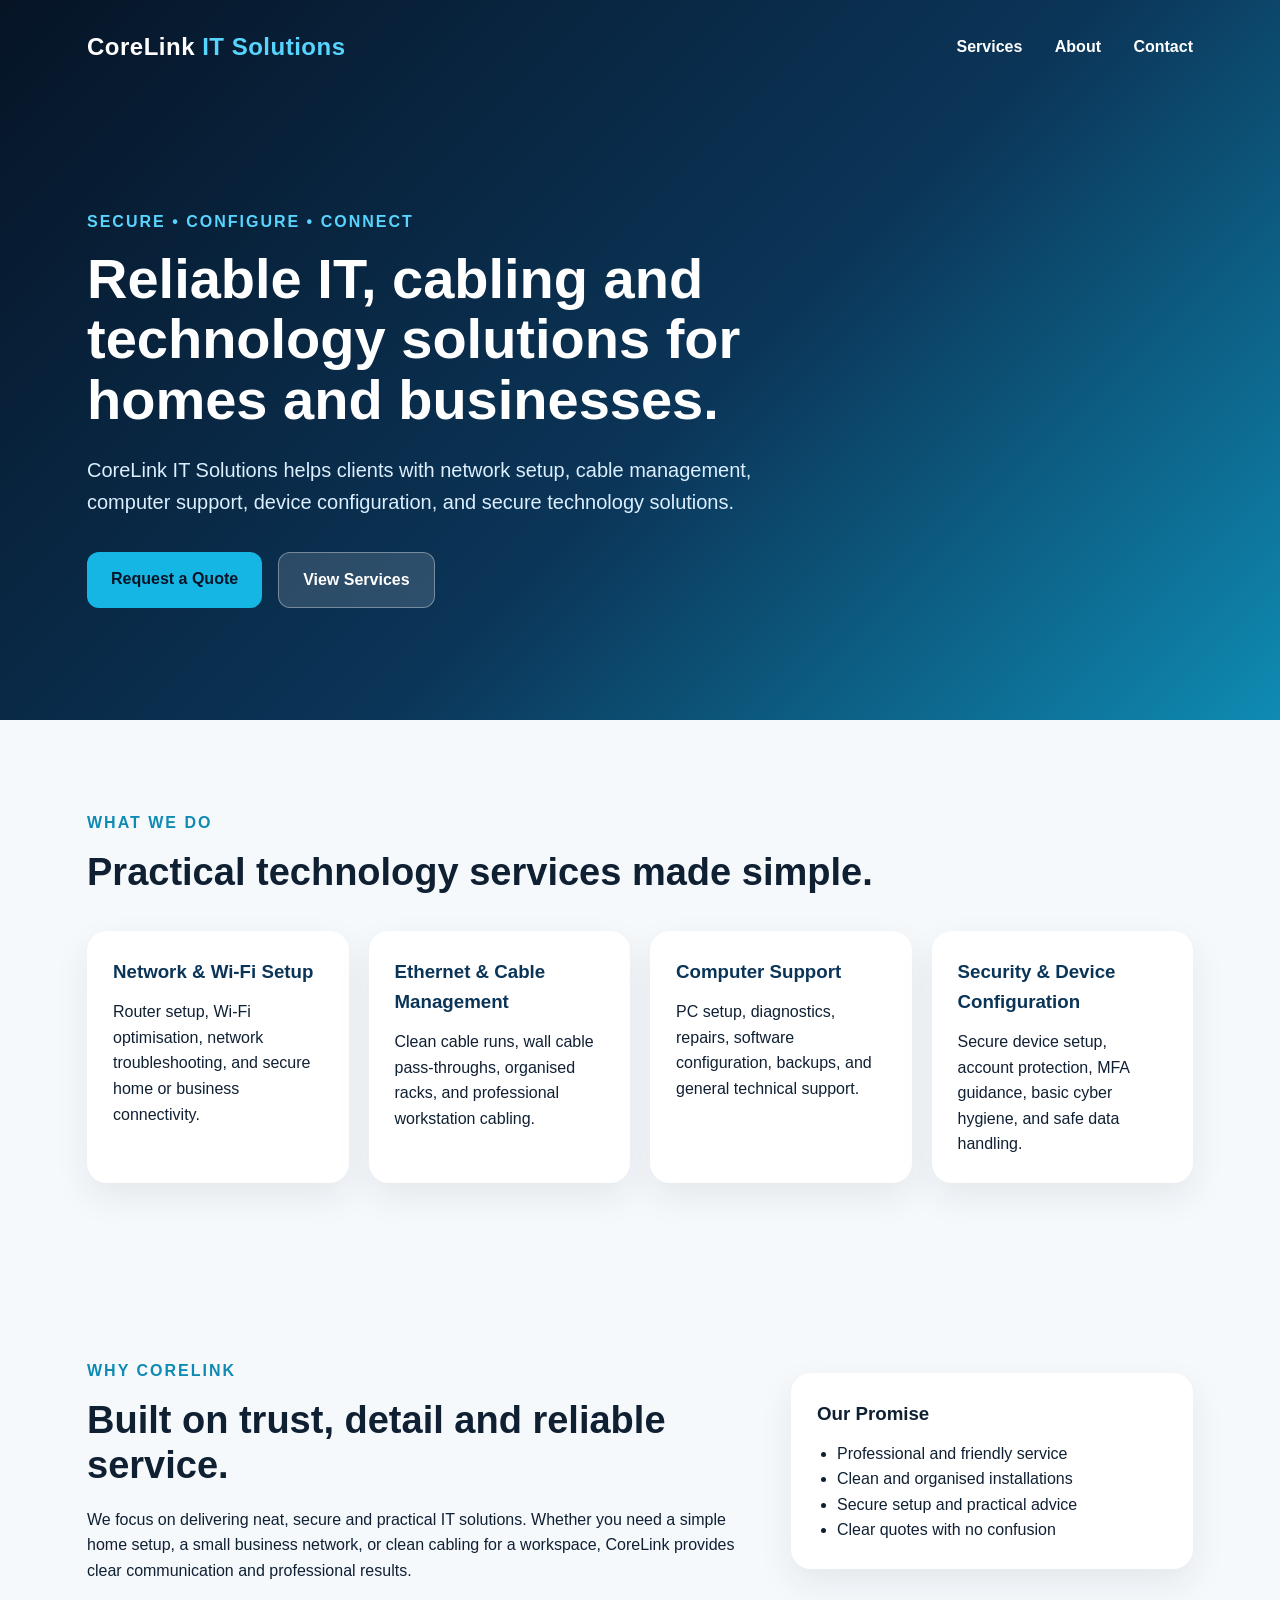
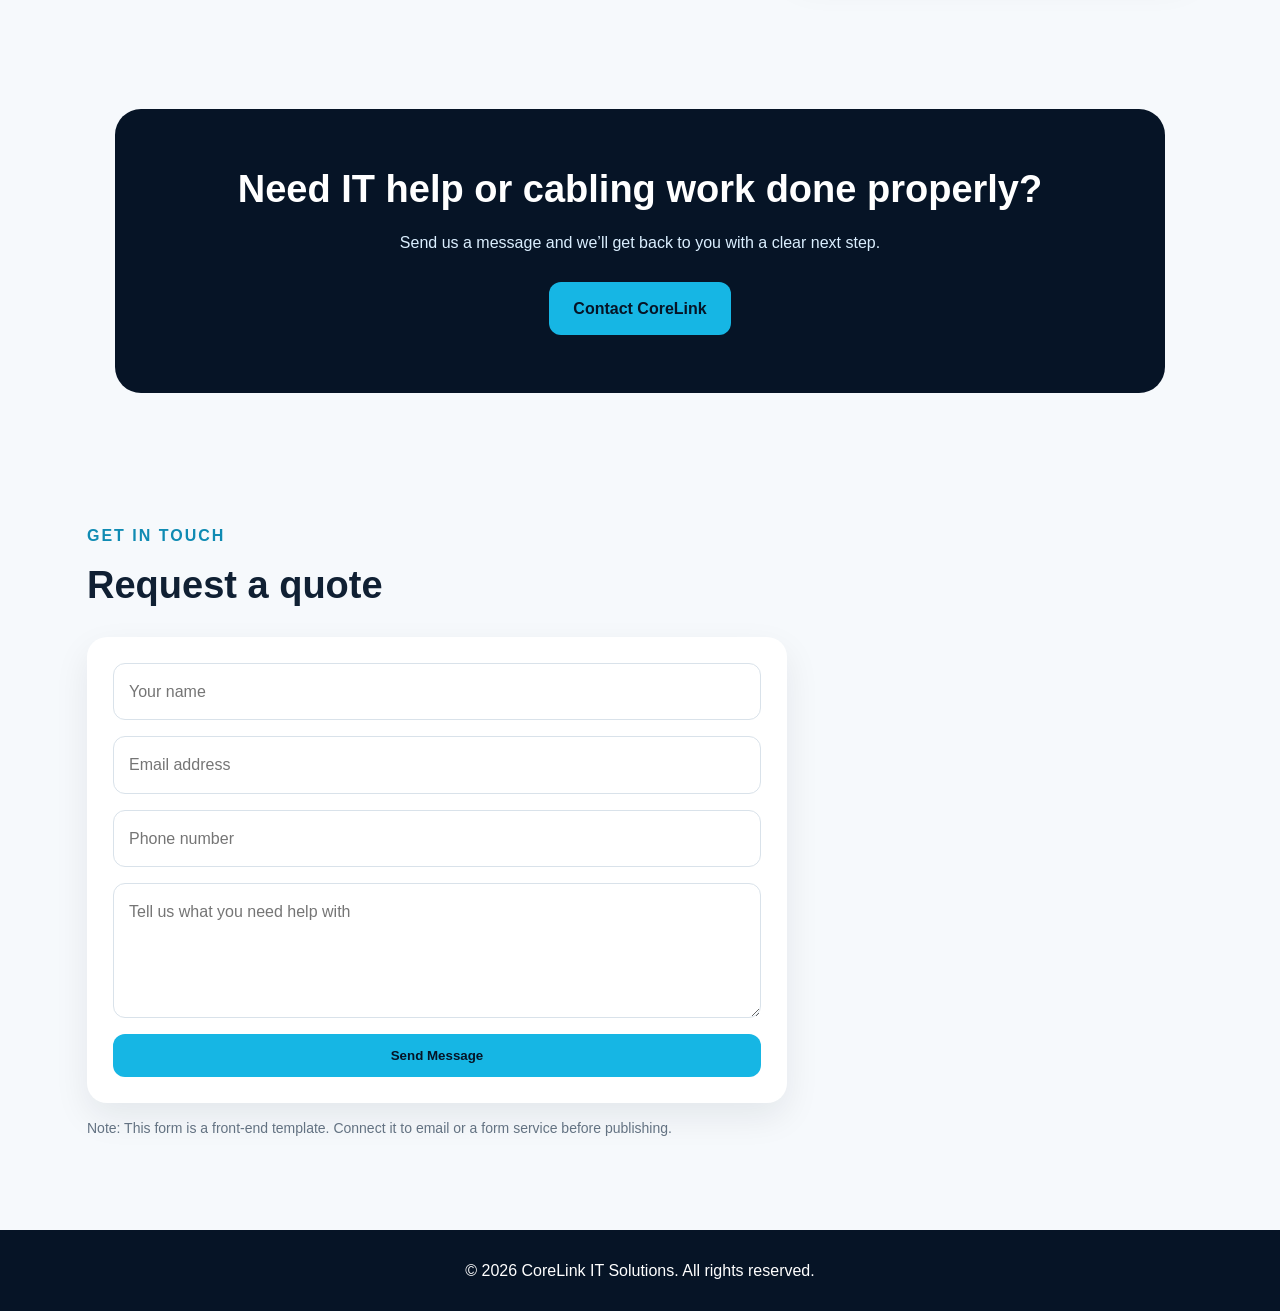
==== index.html @ b414f6ae "Add files via upload" ====
<!DOCTYPE html>
<html lang="en">
<head>
  <meta charset="UTF-8" />
  <meta name="viewport" content="width=device-width, initial-scale=1.0" />
  <title>CoreLink IT Solutions</title>
  <link rel="stylesheet" href="style.css" />
</head>
<body>
  <header class="header">
    <nav class="nav">
      <div class="logo">CoreLink<span> IT Solutions</span></div>
      <div class="nav-links">
        <a href="#services">Services</a>
        <a href="#about">About</a>
        <a href="#contact">Contact</a>
      </div>
    </nav>

    <section class="hero">
      <div class="hero-content">
        <p class="tagline">Secure • Configure • Connect</p>
        <h1>Reliable IT, cabling and technology solutions for homes and businesses.</h1>
        <p class="hero-text">
          CoreLink IT Solutions helps clients with network setup, cable management,
          computer support, device configuration, and secure technology solutions.
        </p>
        <div class="buttons">
          <a class="btn primary" href="#contact">Request a Quote</a>
          <a class="btn secondary" href="#services">View Services</a>
        </div>
      </div>
    </section>
  </header>

  <main>
    <section id="services" class="section">
      <p class="section-label">What We Do</p>
      <h2>Practical technology services made simple.</h2>
      <div class="cards">
        <div class="card">
          <h3>Network & Wi‑Fi Setup</h3>
          <p>Router setup, Wi‑Fi optimisation, network troubleshooting, and secure home or business connectivity.</p>
        </div>
        <div class="card">
          <h3>Ethernet & Cable Management</h3>
          <p>Clean cable runs, wall cable pass-throughs, organised racks, and professional workstation cabling.</p>
        </div>
        <div class="card">
          <h3>Computer Support</h3>
          <p>PC setup, diagnostics, repairs, software configuration, backups, and general technical support.</p>
        </div>
        <div class="card">
          <h3>Security & Device Configuration</h3>
          <p>Secure device setup, account protection, MFA guidance, basic cyber hygiene, and safe data handling.</p>
        </div>
      </div>
    </section>

    <section id="about" class="about">
      <div>
        <p class="section-label">Why CoreLink</p>
        <h2>Built on trust, detail and reliable service.</h2>
        <p>
          We focus on delivering neat, secure and practical IT solutions. Whether you need a simple home setup,
          a small business network, or clean cabling for a workspace, CoreLink provides clear communication and
          professional results.
        </p>
      </div>
      <div class="about-box">
        <h3>Our Promise</h3>
        <ul>
          <li>Professional and friendly service</li>
          <li>Clean and organised installations</li>
          <li>Secure setup and practical advice</li>
          <li>Clear quotes with no confusion</li>
        </ul>
      </div>
    </section>

    <section class="cta">
      <h2>Need IT help or cabling work done properly?</h2>
      <p>Send us a message and we’ll get back to you with a clear next step.</p>
      <a class="btn primary" href="#contact">Contact CoreLink</a>
    </section>

    <section id="contact" class="section contact">
      <p class="section-label">Get In Touch</p>
      <h2>Request a quote</h2>
      <form>
        <input type="text" placeholder="Your name" />
        <input type="email" placeholder="Email address" />
        <input type="tel" placeholder="Phone number" />
        <textarea placeholder="Tell us what you need help with"></textarea>
        <button type="submit">Send Message</button>
      </form>
      <p class="note">Note: This form is a front-end template. Connect it to email or a form service before publishing.</p>
    </section>
  </main>

  <footer>
    <p>© 2026 CoreLink IT Solutions. All rights reserved.</p>
  </footer>
</body>
</html>
---- style.css ----
* {
  box-sizing: border-box;
  margin: 0;
  padding: 0;
}

body {
  font-family: Arial, Helvetica, sans-serif;
  color: #102033;
  background: #f6f9fc;
  line-height: 1.6;
}

.header {
  background: linear-gradient(135deg, #061426 0%, #0b3558 55%, #0f8bb3 100%);
  color: white;
  min-height: 720px;
}

.nav {
  max-width: 1150px;
  margin: auto;
  padding: 28px 22px;
  display: flex;
  justify-content: space-between;
  align-items: center;
}

.logo {
  font-size: 24px;
  font-weight: 800;
  letter-spacing: 0.5px;
}

.logo span {
  color: #58d5ff;
  font-weight: 600;
}

.nav-links a {
  color: white;
  text-decoration: none;
  margin-left: 28px;
  font-weight: 600;
}

.hero {
  max-width: 1150px;
  margin: auto;
  padding: 115px 22px 80px;
}

.hero-content {
  max-width: 760px;
}

.tagline,
.section-label {
  color: #0f8bb3;
  font-weight: 800;
  text-transform: uppercase;
  letter-spacing: 2px;
  margin-bottom: 14px;
}

.header .tagline {
  color: #58d5ff;
}

h1 {
  font-size: 56px;
  line-height: 1.08;
  margin-bottom: 24px;
}

.hero-text {
  font-size: 20px;
  color: #dbefff;
  max-width: 680px;
  margin-bottom: 34px;
}

.buttons {
  display: flex;
  gap: 16px;
  flex-wrap: wrap;
}

.btn,
button {
  display: inline-block;
  padding: 14px 24px;
  border-radius: 12px;
  text-decoration: none;
  border: none;
  font-weight: 800;
  cursor: pointer;
}

.primary,
button {
  background: #16b6e4;
  color: #061426;
}

.secondary {
  background: rgba(255, 255, 255, 0.14);
  color: white;
  border: 1px solid rgba(255, 255, 255, 0.35);
}

.section {
  max-width: 1150px;
  margin: auto;
  padding: 90px 22px;
}

.section h2,
.about h2,
.cta h2 {
  font-size: 38px;
  line-height: 1.2;
  margin-bottom: 18px;
}

.cards {
  display: grid;
  grid-template-columns: repeat(4, 1fr);
  gap: 20px;
  margin-top: 36px;
}

.card,
.about-box,
form {
  background: white;
  border-radius: 20px;
  padding: 26px;
  box-shadow: 0 14px 35px rgba(7, 26, 44, 0.08);
}

.card h3 {
  margin-bottom: 12px;
  color: #0b3558;
}

.about {
  max-width: 1150px;
  margin: auto;
  padding: 85px 22px;
  display: grid;
  grid-template-columns: 1.25fr 0.75fr;
  gap: 34px;
  align-items: center;
}

.about-box ul {
  padding-left: 20px;
  margin-top: 12px;
}

.cta {
  margin: 40px auto;
  max-width: 1050px;
  background: #061426;
  color: white;
  border-radius: 26px;
  padding: 58px 28px;
  text-align: center;
}

.cta p {
  margin-bottom: 26px;
  color: #dbefff;
}

.contact form {
  display: grid;
  gap: 16px;
  max-width: 700px;
  margin-top: 28px;
}

input,
textarea {
  width: 100%;
  padding: 15px;
  border: 1px solid #d9e2ea;
  border-radius: 12px;
  font: inherit;
}

textarea {
  min-height: 135px;
}

.note {
  margin-top: 14px;
  color: #637282;
  font-size: 14px;
}

footer {
  text-align: center;
  padding: 28px;
  background: #061426;
  color: white;
}

@media (max-width: 900px) {
  h1 {
    font-size: 42px;
  }

  .cards,
  .about {
    grid-template-columns: 1fr;
  }

  .nav {
    align-items: flex-start;
    gap: 18px;
    flex-direction: column;
  }

  .nav-links a {
    margin-left: 0;
    margin-right: 18px;
  }
}

@media (max-width: 560px) {
  .header {
    min-height: auto;
  }

  .hero {
    padding-top: 70px;
  }

  h1 {
    font-size: 34px;
  }

  .section h2,
  .about h2,
  .cta h2 {
    font-size: 30px;
  }
}
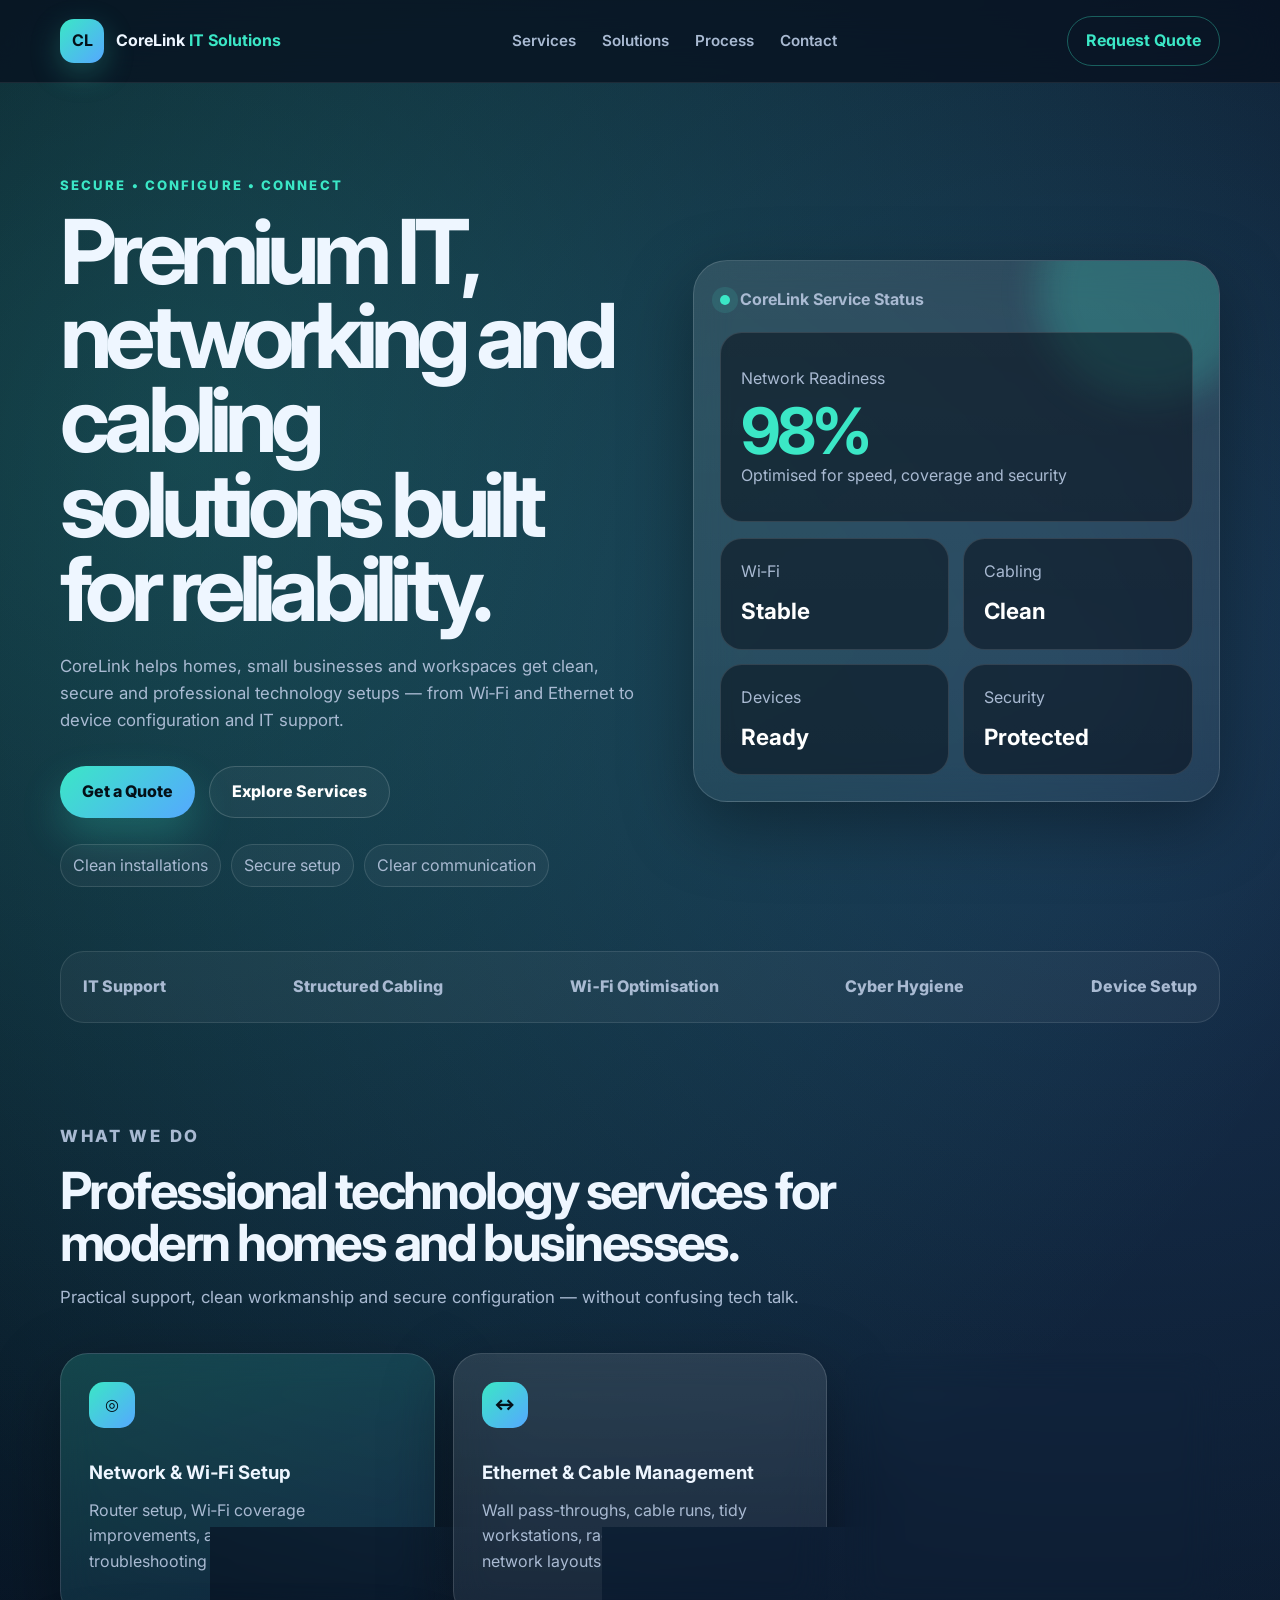
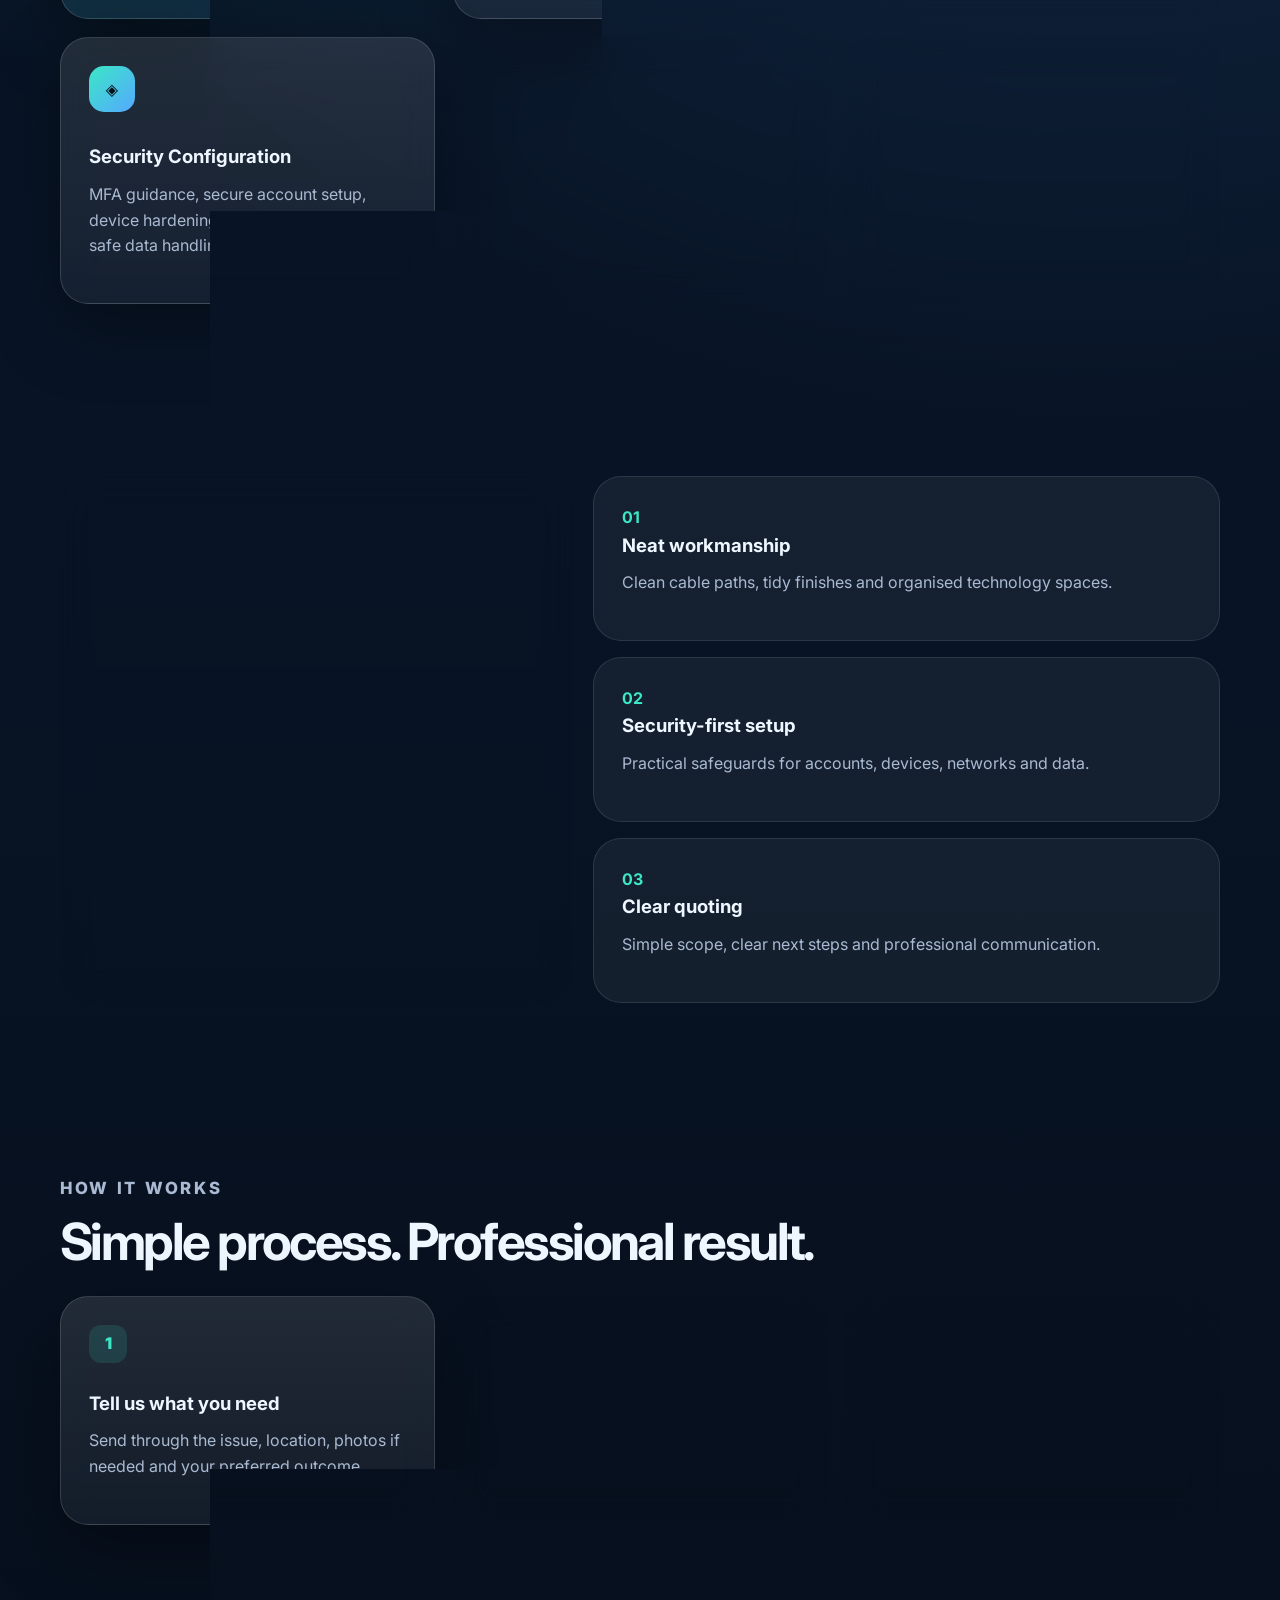
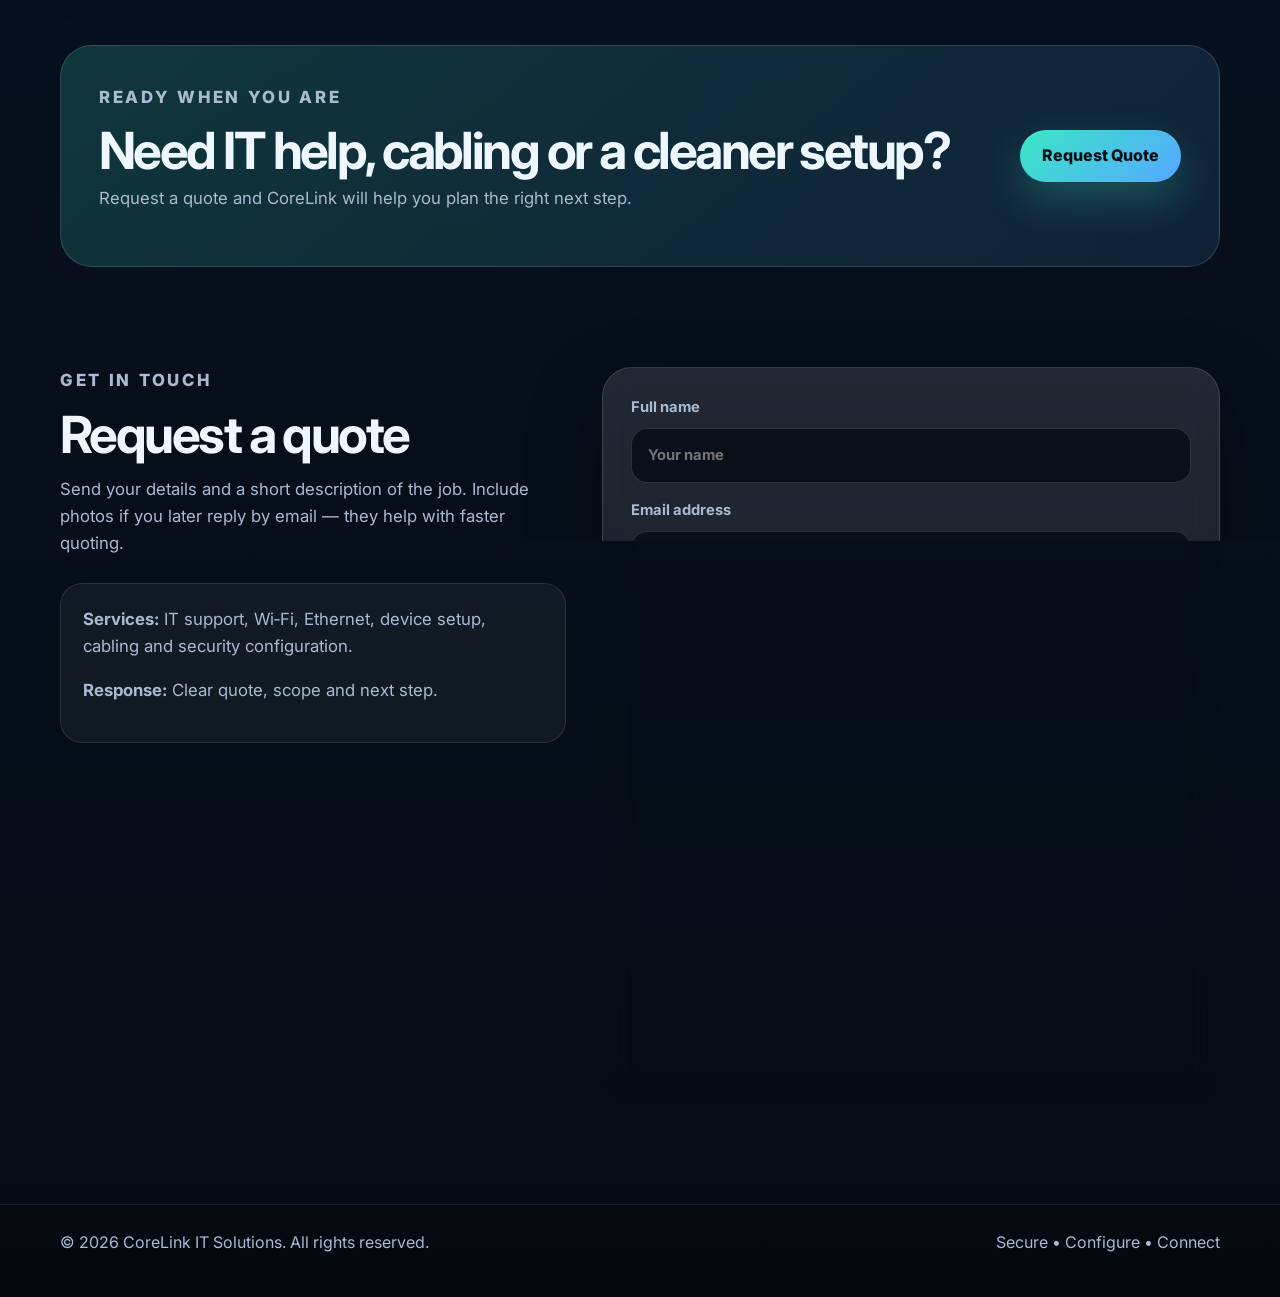
==== commit dd66be8e: "Add files via upload" ====
--- a/index.html
+++ b/index.html
@@ -3,103 +3,244 @@
 <head>
   <meta charset="UTF-8" />
   <meta name="viewport" content="width=device-width, initial-scale=1.0" />
-  <title>CoreLink IT Solutions</title>
+  <meta name="description" content="CoreLink IT Solutions provides premium IT support, structured cabling, Wi-Fi setup, device configuration and secure technology services." />
+  <title>CoreLink IT Solutions | Premium IT & Network Services</title>
+  <link rel="preconnect" href="https://fonts.googleapis.com">
+  <link rel="preconnect" href="https://fonts.gstatic.com" crossorigin>
+  <link href="https://fonts.googleapis.com/css2?family=Inter:wght@400;500;600;700;800&display=swap" rel="stylesheet">
   <link rel="stylesheet" href="style.css" />
 </head>
 <body>
-  <header class="header">
-    <nav class="nav">
-      <div class="logo">CoreLink<span> IT Solutions</span></div>
-      <div class="nav-links">
+  <header class="site-header">
+    <nav class="navbar">
+      <a class="brand" href="#top" aria-label="CoreLink IT Solutions home">
+        <span class="brand-mark">CL</span>
+        <span class="brand-text">CoreLink <strong>IT Solutions</strong></span>
+      </a>
+      <div class="nav-links" aria-label="Primary navigation">
         <a href="#services">Services</a>
-        <a href="#about">About</a>
+        <a href="#solutions">Solutions</a>
+        <a href="#process">Process</a>
         <a href="#contact">Contact</a>
       </div>
+      <a class="nav-cta" href="#contact">Request Quote</a>
     </nav>
-
-    <section class="hero">
-      <div class="hero-content">
-        <p class="tagline">Secure • Configure • Connect</p>
-        <h1>Reliable IT, cabling and technology solutions for homes and businesses.</h1>
-        <p class="hero-text">
-          CoreLink IT Solutions helps clients with network setup, cable management,
-          computer support, device configuration, and secure technology solutions.
+  </header>
+
+  <main id="top">
+    <section class="hero section-shell">
+      <div class="hero-grid">
+        <div class="hero-copy">
+          <p class="eyebrow">Secure • Configure • Connect</p>
+          <h1>Premium IT, networking and cabling solutions built for reliability.</h1>
+          <p class="hero-text">
+            CoreLink helps homes, small businesses and workspaces get clean, secure and professional technology setups — from Wi‑Fi and Ethernet to device configuration and IT support.
+          </p>
+          <div class="hero-actions">
+            <a class="btn btn-primary" href="#contact">Get a Quote</a>
+            <a class="btn btn-secondary" href="#services">Explore Services</a>
+          </div>
+          <div class="trust-row" aria-label="CoreLink benefits">
+            <span>Clean installations</span>
+            <span>Secure setup</span>
+            <span>Clear communication</span>
+          </div>
+        </div>
+
+        <div class="hero-panel" aria-label="CoreLink service dashboard preview">
+          <div class="panel-top">
+            <span class="status-dot"></span>
+            <span>CoreLink Service Status</span>
+          </div>
+          <div class="metric-card large">
+            <p>Network Readiness</p>
+            <strong>98%</strong>
+            <span>Optimised for speed, coverage and security</span>
+          </div>
+          <div class="mini-grid">
+            <div class="metric-card">
+              <p>Wi‑Fi</p>
+              <strong>Stable</strong>
+            </div>
+            <div class="metric-card">
+              <p>Cabling</p>
+              <strong>Clean</strong>
+            </div>
+            <div class="metric-card">
+              <p>Devices</p>
+              <strong>Ready</strong>
+            </div>
+            <div class="metric-card">
+              <p>Security</p>
+              <strong>Protected</strong>
+            </div>
+          </div>
+        </div>
+      </div>
+    </section>
+
+    <section class="logo-strip section-shell" aria-label="Service highlights">
+      <span>IT Support</span>
+      <span>Structured Cabling</span>
+      <span>Wi‑Fi Optimisation</span>
+      <span>Cyber Hygiene</span>
+      <span>Device Setup</span>
+    </section>
+
+    <section id="services" class="section-shell content-section">
+      <div class="section-heading">
+        <p class="eyebrow">What We Do</p>
+        <h2>Professional technology services for modern homes and businesses.</h2>
+        <p>Practical support, clean workmanship and secure configuration — without confusing tech talk.</p>
+      </div>
+
+      <div class="service-grid">
+        <article class="service-card featured">
+          <span class="icon">◎</span>
+          <h3>Network & Wi‑Fi Setup</h3>
+          <p>Router setup, Wi‑Fi coverage improvements, access point placement, troubleshooting and secure connectivity.</p>
+        </article>
+        <article class="service-card">
+          <span class="icon">↔</span>
+          <h3>Ethernet & Cable Management</h3>
+          <p>Wall pass-throughs, cable runs, tidy workstations, rack organisation and clean network layouts.</p>
+        </article>
+        <article class="service-card">
+          <span class="icon">▣</span>
+          <h3>Computer & Device Support</h3>
+          <p>New PC setup, diagnostics, software configuration, backups, printer/device support and troubleshooting.</p>
+        </article>
+        <article class="service-card">
+          <span class="icon">◈</span>
+          <h3>Security Configuration</h3>
+          <p>MFA guidance, secure account setup, device hardening, password hygiene and safe data handling basics.</p>
+        </article>
+        <article class="service-card">
+          <span class="icon">⌂</span>
+          <h3>Home Office Setup</h3>
+          <p>Reliable home workspaces with organised cabling, stable internet, monitors, docks and device configuration.</p>
+        </article>
+        <article class="service-card">
+          <span class="icon">◇</span>
+          <h3>Small Business IT</h3>
+          <p>Practical technology support for small teams needing reliable systems, secure devices and clean setups.</p>
+        </article>
+      </div>
+    </section>
+
+    <section id="solutions" class="split-section section-shell">
+      <div class="glass-card">
+        <p class="eyebrow">Why CoreLink</p>
+        <h2>Designed to look clean, work properly and stay secure.</h2>
+        <p>
+          A premium setup is not just about making cables disappear. It is about reliability, future maintenance and confidence that everything has been configured properly.
         </p>
-        <div class="buttons">
-          <a class="btn primary" href="#contact">Request a Quote</a>
-          <a class="btn secondary" href="#services">View Services</a>
-        </div>
-      </div>
-    </section>
-  </header>
-
-  <main>
-    <section id="services" class="section">
-      <p class="section-label">What We Do</p>
-      <h2>Practical technology services made simple.</h2>
-      <div class="cards">
-        <div class="card">
-          <h3>Network & Wi‑Fi Setup</h3>
-          <p>Router setup, Wi‑Fi optimisation, network troubleshooting, and secure home or business connectivity.</p>
-        </div>
-        <div class="card">
-          <h3>Ethernet & Cable Management</h3>
-          <p>Clean cable runs, wall cable pass-throughs, organised racks, and professional workstation cabling.</p>
-        </div>
-        <div class="card">
-          <h3>Computer Support</h3>
-          <p>PC setup, diagnostics, repairs, software configuration, backups, and general technical support.</p>
-        </div>
-        <div class="card">
-          <h3>Security & Device Configuration</h3>
-          <p>Secure device setup, account protection, MFA guidance, basic cyber hygiene, and safe data handling.</p>
-        </div>
-      </div>
-    </section>
-
-    <section id="about" class="about">
+      </div>
+      <div class="benefit-list">
+        <div>
+          <strong>01</strong>
+          <h3>Neat workmanship</h3>
+          <p>Clean cable paths, tidy finishes and organised technology spaces.</p>
+        </div>
+        <div>
+          <strong>02</strong>
+          <h3>Security-first setup</h3>
+          <p>Practical safeguards for accounts, devices, networks and data.</p>
+        </div>
+        <div>
+          <strong>03</strong>
+          <h3>Clear quoting</h3>
+          <p>Simple scope, clear next steps and professional communication.</p>
+        </div>
+      </div>
+    </section>
+
+    <section id="process" class="section-shell content-section">
+      <div class="section-heading compact">
+        <p class="eyebrow">How It Works</p>
+        <h2>Simple process. Professional result.</h2>
+      </div>
+      <div class="process-grid">
+        <div class="process-step">
+          <span>1</span>
+          <h3>Tell us what you need</h3>
+          <p>Send through the issue, location, photos if needed and your preferred outcome.</p>
+        </div>
+        <div class="process-step">
+          <span>2</span>
+          <h3>We assess the best setup</h3>
+          <p>We review the job and recommend a practical, clean and secure solution.</p>
+        </div>
+        <div class="process-step">
+          <span>3</span>
+          <h3>Work completed properly</h3>
+          <p>Your setup is completed with care, tested and explained clearly.</p>
+        </div>
+      </div>
+    </section>
+
+    <section class="cta-band section-shell">
       <div>
-        <p class="section-label">Why CoreLink</p>
-        <h2>Built on trust, detail and reliable service.</h2>
-        <p>
-          We focus on delivering neat, secure and practical IT solutions. Whether you need a simple home setup,
-          a small business network, or clean cabling for a workspace, CoreLink provides clear communication and
-          professional results.
-        </p>
-      </div>
-      <div class="about-box">
-        <h3>Our Promise</h3>
-        <ul>
-          <li>Professional and friendly service</li>
-          <li>Clean and organised installations</li>
-          <li>Secure setup and practical advice</li>
-          <li>Clear quotes with no confusion</li>
-        </ul>
-      </div>
-    </section>
-
-    <section class="cta">
-      <h2>Need IT help or cabling work done properly?</h2>
-      <p>Send us a message and we’ll get back to you with a clear next step.</p>
-      <a class="btn primary" href="#contact">Contact CoreLink</a>
-    </section>
-
-    <section id="contact" class="section contact">
-      <p class="section-label">Get In Touch</p>
-      <h2>Request a quote</h2>
-      <form>
-        <input type="text" placeholder="Your name" />
-        <input type="email" placeholder="Email address" />
-        <input type="tel" placeholder="Phone number" />
-        <textarea placeholder="Tell us what you need help with"></textarea>
-        <button type="submit">Send Message</button>
+        <p class="eyebrow">Ready when you are</p>
+        <h2>Need IT help, cabling or a cleaner setup?</h2>
+        <p>Request a quote and CoreLink will help you plan the right next step.</p>
+      </div>
+      <a class="btn btn-primary" href="#contact">Request Quote</a>
+    </section>
+
+    <section id="contact" class="section-shell contact-section">
+      <div class="contact-copy">
+        <p class="eyebrow">Get In Touch</p>
+        <h2>Request a quote</h2>
+        <p>Send your details and a short description of the job. Include photos if you later reply by email — they help with faster quoting.</p>
+        <div class="contact-details">
+          <p><strong>Services:</strong> IT support, Wi‑Fi, Ethernet, device setup, cabling and security configuration.</p>
+          <p><strong>Response:</strong> Clear quote, scope and next step.</p>
+        </div>
+      </div>
+
+      <form class="quote-form" action="https://formsubmit.co/YOUR_EMAIL_HERE" method="POST">
+        <input type="hidden" name="_captcha" value="false">
+        <input type="hidden" name="_subject" value="New CoreLink Quote Request">
+        <label>
+          Full name
+          <input type="text" name="name" placeholder="Your name" required />
+        </label>
+        <label>
+          Email address
+          <input type="email" name="email" placeholder="you@example.com" required />
+        </label>
+        <label>
+          Phone number
+          <input type="tel" name="phone" placeholder="0400 000 000" />
+        </label>
+        <label>
+          Service needed
+          <select name="service" required>
+            <option value="">Select a service</option>
+            <option>IT Support</option>
+            <option>Wi‑Fi / Network Setup</option>
+            <option>Ethernet / Cabling</option>
+            <option>Device Configuration</option>
+            <option>Security Setup</option>
+            <option>Other</option>
+          </select>
+        </label>
+        <label>
+          Message
+          <textarea name="message" placeholder="Tell us what you need help with" required></textarea>
+        </label>
+        <button type="submit">Send Quote Request</button>
+        <p class="form-note">Replace <strong>YOUR_EMAIL_HERE</strong> in the form action with your email before publishing.</p>
       </form>
-      <p class="note">Note: This form is a front-end template. Connect it to email or a form service before publishing.</p>
     </section>
   </main>
 
-  <footer>
-    <p>© 2026 CoreLink IT Solutions. All rights reserved.</p>
+  <footer class="footer">
+    <div class="section-shell footer-inner">
+      <p>© 2026 CoreLink IT Solutions. All rights reserved.</p>
+      <p>Secure • Configure • Connect</p>
+    </div>
   </footer>
 </body>
 </html>
--- a/style.css
+++ b/style.css
@@ -1,250 +1,229 @@
-* {
-  box-sizing: border-box;
+:root {
+  --bg: #07111f;
+  --bg-soft: #0d1d33;
+  --card: rgba(255, 255, 255, 0.08);
+  --card-border: rgba(255, 255, 255, 0.14);
+  --text: #eef6ff;
+  --muted: #a9bad2;
+  --brand: #3be7c6;
+  --brand-2: #55a8ff;
+  --white: #ffffff;
+  --shadow: 0 24px 70px rgba(0, 0, 0, 0.35);
+}
+
+* { box-sizing: border-box; }
+html { scroll-behavior: smooth; }
+body {
   margin: 0;
-  padding: 0;
-}
-
-body {
-  font-family: Arial, Helvetica, sans-serif;
-  color: #102033;
-  background: #f6f9fc;
+  font-family: Inter, system-ui, -apple-system, BlinkMacSystemFont, "Segoe UI", sans-serif;
+  background:
+    radial-gradient(circle at 15% 10%, rgba(59, 231, 198, 0.22), transparent 30%),
+    radial-gradient(circle at 85% 15%, rgba(85, 168, 255, 0.22), transparent 34%),
+    linear-gradient(180deg, #07111f 0%, #081426 45%, #050b14 100%);
+  color: var(--text);
   line-height: 1.6;
 }
 
-.header {
-  background: linear-gradient(135deg, #061426 0%, #0b3558 55%, #0f8bb3 100%);
-  color: white;
-  min-height: 720px;
-}
-
-.nav {
-  max-width: 1150px;
-  margin: auto;
-  padding: 28px 22px;
+a { color: inherit; text-decoration: none; }
+
+.section-shell {
+  width: min(1160px, calc(100% - 40px));
+  margin: 0 auto;
+}
+
+.site-header {
+  position: sticky;
+  top: 0;
+  z-index: 50;
+  backdrop-filter: blur(18px);
+  background: rgba(7, 17, 31, 0.76);
+  border-bottom: 1px solid rgba(255,255,255,0.08);
+}
+
+.navbar {
+  width: min(1160px, calc(100% - 40px));
+  margin: 0 auto;
+  height: 82px;
+  display: flex;
+  align-items: center;
+  justify-content: space-between;
+  gap: 24px;
+}
+
+.brand { display: inline-flex; align-items: center; gap: 12px; font-weight: 700; }
+.brand-mark {
+  width: 44px;
+  height: 44px;
+  display: grid;
+  place-items: center;
+  border-radius: 14px;
+  color: #041018;
+  background: linear-gradient(135deg, var(--brand), var(--brand-2));
+  box-shadow: 0 10px 30px rgba(59, 231, 198, 0.25);
+}
+.brand-text strong { color: var(--brand); }
+
+.nav-links { display: flex; gap: 26px; color: var(--muted); font-weight: 600; font-size: 0.95rem; }
+.nav-links a:hover { color: var(--white); }
+.nav-cta {
+  padding: 11px 18px;
+  border: 1px solid rgba(59, 231, 198, 0.35);
+  border-radius: 999px;
+  color: var(--brand);
+  font-weight: 700;
+}
+
+.hero { padding: 92px 0 46px; }
+.hero-grid {
+  display: grid;
+  grid-template-columns: 1.05fr 0.95fr;
+  gap: 50px;
+  align-items: center;
+}
+.eyebrow {
+  margin: 0 0 14px;
+  color: var(--brand);
+  font-size: 0.82rem;
+  font-weight: 800;
+  letter-spacing: 0.16em;
+  text-transform: uppercase;
+}
+h1, h2, h3, p { margin-top: 0; }
+h1 {
+  margin-bottom: 22px;
+  font-size: clamp(2.75rem, 7vw, 5.75rem);
+  line-height: 0.94;
+  letter-spacing: -0.075em;
+}
+h2 {
+  margin-bottom: 16px;
+  font-size: clamp(2rem, 4vw, 3.5rem);
+  line-height: 1.02;
+  letter-spacing: -0.05em;
+}
+h3 { margin-bottom: 10px; font-size: 1.16rem; }
+.hero-text, .section-heading p, .glass-card p, .cta-band p, .contact-copy p { color: var(--muted); font-size: 1.05rem; }
+.hero-text { max-width: 650px; }
+.hero-actions { display: flex; flex-wrap: wrap; gap: 14px; margin: 32px 0 26px; }
+.btn {
+  display: inline-flex;
+  align-items: center;
+  justify-content: center;
+  min-height: 52px;
+  padding: 0 22px;
+  border-radius: 999px;
+  font-weight: 800;
+  transition: transform 0.2s ease, border-color 0.2s ease;
+}
+.btn:hover { transform: translateY(-2px); }
+.btn-primary { color: #041018; background: linear-gradient(135deg, var(--brand), var(--brand-2)); box-shadow: 0 18px 40px rgba(59,231,198,0.24); }
+.btn-secondary { border: 1px solid rgba(255,255,255,0.16); color: var(--white); background: rgba(255,255,255,0.04); }
+.trust-row { display: flex; flex-wrap: wrap; gap: 10px; color: var(--muted); }
+.trust-row span { padding: 8px 12px; border: 1px solid rgba(255,255,255,0.12); border-radius: 999px; background: rgba(255,255,255,0.04); }
+
+.hero-panel, .glass-card, .service-card, .process-step, .quote-form {
+  background: linear-gradient(180deg, rgba(255,255,255,0.11), rgba(255,255,255,0.055));
+  border: 1px solid var(--card-border);
+  box-shadow: var(--shadow);
+  backdrop-filter: blur(18px);
+}
+.hero-panel {
+  position: relative;
+  overflow: hidden;
+  border-radius: 34px;
+  padding: 26px;
+}
+.hero-panel::before {
+  content: "";
+  position: absolute;
+  inset: -80px -40px auto auto;
+  width: 220px;
+  height: 220px;
+  border-radius: 999px;
+  background: rgba(59, 231, 198, 0.22);
+  filter: blur(18px);
+}
+.panel-top { display: flex; align-items: center; gap: 10px; color: var(--muted); font-weight: 700; margin-bottom: 20px; }
+.status-dot { width: 10px; height: 10px; border-radius: 999px; background: var(--brand); box-shadow: 0 0 0 8px rgba(59,231,198,0.12); }
+.metric-card { position: relative; border: 1px solid rgba(255,255,255,0.12); border-radius: 22px; padding: 20px; background: rgba(5,11,20,0.5); }
+.metric-card p { color: var(--muted); margin-bottom: 8px; }
+.metric-card strong { display: block; color: var(--white); font-size: 1.4rem; }
+.metric-card.large { margin-bottom: 16px; min-height: 190px; display: flex; flex-direction: column; justify-content: center; }
+.metric-card.large strong { font-size: 4rem; line-height: 1; letter-spacing: -0.06em; color: var(--brand); }
+.metric-card.large span { color: var(--muted); }
+.mini-grid { display: grid; grid-template-columns: repeat(2, 1fr); gap: 14px; }
+
+.logo-strip {
+  margin-top: 18px;
+  padding: 22px;
+  border: 1px solid rgba(255,255,255,0.1);
+  border-radius: 24px;
+  background: rgba(255,255,255,0.045);
   display: flex;
   justify-content: space-between;
-  align-items: center;
-}
-
-.logo {
-  font-size: 24px;
-  font-weight: 800;
-  letter-spacing: 0.5px;
-}
-
-.logo span {
-  color: #58d5ff;
-  font-weight: 600;
-}
-
-.nav-links a {
-  color: white;
-  text-decoration: none;
-  margin-left: 28px;
-  font-weight: 600;
-}
-
-.hero {
-  max-width: 1150px;
-  margin: auto;
-  padding: 115px 22px 80px;
-}
-
-.hero-content {
-  max-width: 760px;
-}
-
-.tagline,
-.section-label {
-  color: #0f8bb3;
-  font-weight: 800;
-  text-transform: uppercase;
-  letter-spacing: 2px;
-  margin-bottom: 14px;
-}
-
-.header .tagline {
-  color: #58d5ff;
-}
-
-h1 {
-  font-size: 56px;
-  line-height: 1.08;
-  margin-bottom: 24px;
-}
-
-.hero-text {
-  font-size: 20px;
-  color: #dbefff;
-  max-width: 680px;
-  margin-bottom: 34px;
-}
-
-.buttons {
-  display: flex;
   gap: 16px;
   flex-wrap: wrap;
-}
-
-.btn,
-button {
-  display: inline-block;
-  padding: 14px 24px;
-  border-radius: 12px;
-  text-decoration: none;
-  border: none;
+  color: var(--muted);
   font-weight: 800;
-  cursor: pointer;
-}
-
-.primary,
-button {
-  background: #16b6e4;
-  color: #061426;
-}
-
-.secondary {
-  background: rgba(255, 255, 255, 0.14);
-  color: white;
-  border: 1px solid rgba(255, 255, 255, 0.35);
-}
-
-.section {
-  max-width: 1150px;
-  margin: auto;
-  padding: 90px 22px;
-}
-
-.section h2,
-.about h2,
-.cta h2 {
-  font-size: 38px;
-  line-height: 1.2;
-  margin-bottom: 18px;
-}
-
-.cards {
-  display: grid;
-  grid-template-columns: repeat(4, 1fr);
-  gap: 20px;
-  margin-top: 36px;
-}
-
-.card,
-.about-box,
-form {
-  background: white;
-  border-radius: 20px;
-  padding: 26px;
-  box-shadow: 0 14px 35px rgba(7, 26, 44, 0.08);
-}
-
-.card h3 {
-  margin-bottom: 12px;
-  color: #0b3558;
-}
-
-.about {
-  max-width: 1150px;
-  margin: auto;
-  padding: 85px 22px;
-  display: grid;
-  grid-template-columns: 1.25fr 0.75fr;
-  gap: 34px;
-  align-items: center;
-}
-
-.about-box ul {
-  padding-left: 20px;
-  margin-top: 12px;
-}
-
-.cta {
-  margin: 40px auto;
-  max-width: 1050px;
-  background: #061426;
-  color: white;
-  border-radius: 26px;
-  padding: 58px 28px;
-  text-align: center;
-}
-
-.cta p {
-  margin-bottom: 26px;
-  color: #dbefff;
-}
-
-.contact form {
-  display: grid;
-  gap: 16px;
-  max-width: 700px;
-  margin-top: 28px;
-}
-
-input,
-textarea {
+}
+
+.content-section { padding: 100px 0; }
+.section-heading { max-width: 780px; margin-bottom: 42px; }
+.section-heading.compact { margin-bottom: 28px; }
+.service-grid { display: grid; grid-template-columns: repeat(3, 1fr); gap: 18px; }
+.service-card { border-radius: 28px; padding: 28px; min-height: 235px; }
+.service-card.featured { background: linear-gradient(160deg, rgba(59,231,198,0.18), rgba(85,168,255,0.1)); }
+.service-card p, .process-step p, .benefit-list p { color: var(--muted); }
+.icon { display: grid; place-items: center; width: 46px; height: 46px; margin-bottom: 30px; border-radius: 15px; color: #041018; background: linear-gradient(135deg, var(--brand), var(--brand-2)); font-weight: 900; }
+
+.split-section { padding: 72px 0; display: grid; grid-template-columns: 0.9fr 1.1fr; gap: 20px; align-items: stretch; }
+.glass-card { border-radius: 34px; padding: 36px; }
+.benefit-list { display: grid; gap: 16px; }
+.benefit-list div { padding: 28px; border-radius: 28px; background: rgba(255,255,255,0.055); border: 1px solid rgba(255,255,255,0.1); }
+.benefit-list strong { color: var(--brand); }
+
+.process-grid { display: grid; grid-template-columns: repeat(3, 1fr); gap: 18px; }
+.process-step { border-radius: 28px; padding: 28px; }
+.process-step span { display: grid; place-items: center; width: 38px; height: 38px; border-radius: 12px; margin-bottom: 26px; background: rgba(59,231,198,0.13); color: var(--brand); font-weight: 900; }
+
+.cta-band { margin: 20px auto 100px; padding: 38px; display: flex; align-items: center; justify-content: space-between; gap: 28px; border-radius: 32px; background: linear-gradient(135deg, rgba(59,231,198,0.18), rgba(85,168,255,0.12)); border: 1px solid rgba(255,255,255,0.14); }
+.cta-band h2 { margin-bottom: 8px; }
+
+.contact-section { padding: 0 0 100px; display: grid; grid-template-columns: 0.9fr 1.1fr; gap: 36px; align-items: start; }
+.contact-details { margin-top: 26px; padding: 22px; border-radius: 22px; background: rgba(255,255,255,0.05); border: 1px solid rgba(255,255,255,0.1); }
+.quote-form { border-radius: 30px; padding: 28px; display: grid; gap: 16px; }
+.quote-form label { display: grid; gap: 8px; color: var(--muted); font-weight: 700; font-size: 0.92rem; }
+input, textarea, select {
   width: 100%;
-  padding: 15px;
-  border: 1px solid #d9e2ea;
-  border-radius: 12px;
+  border: 1px solid rgba(255,255,255,0.14);
+  border-radius: 16px;
+  padding: 15px 16px;
+  background: rgba(4, 10, 19, 0.74);
+  color: var(--white);
   font: inherit;
-}
-
-textarea {
-  min-height: 135px;
-}
-
-.note {
-  margin-top: 14px;
-  color: #637282;
-  font-size: 14px;
-}
-
-footer {
-  text-align: center;
-  padding: 28px;
-  background: #061426;
-  color: white;
-}
+  outline: none;
+}
+input:focus, textarea:focus, select:focus { border-color: var(--brand); box-shadow: 0 0 0 4px rgba(59,231,198,0.1); }
+textarea { min-height: 130px; resize: vertical; }
+button { border: 0; cursor: pointer; min-height: 54px; border-radius: 999px; color: #041018; background: linear-gradient(135deg, var(--brand), var(--brand-2)); font-weight: 900; font: inherit; }
+.form-note { margin: 0; color: var(--muted); font-size: 0.88rem; }
+
+.footer { border-top: 1px solid rgba(255,255,255,0.1); background: rgba(0,0,0,0.18); }
+.footer-inner { min-height: 92px; display: flex; justify-content: space-between; align-items: center; gap: 16px; color: var(--muted); }
 
 @media (max-width: 900px) {
-  h1 {
-    font-size: 42px;
-  }
-
-  .cards,
-  .about {
-    grid-template-columns: 1fr;
-  }
-
-  .nav {
-    align-items: flex-start;
-    gap: 18px;
-    flex-direction: column;
-  }
-
-  .nav-links a {
-    margin-left: 0;
-    margin-right: 18px;
-  }
-}
-
-@media (max-width: 560px) {
-  .header {
-    min-height: auto;
-  }
-
-  .hero {
-    padding-top: 70px;
-  }
-
-  h1 {
-    font-size: 34px;
-  }
-
-  .section h2,
-  .about h2,
-  .cta h2 {
-    font-size: 30px;
-  }
-}
+  .nav-links { display: none; }
+  .hero-grid, .split-section, .contact-section { grid-template-columns: 1fr; }
+  .service-grid, .process-grid { grid-template-columns: 1fr 1fr; }
+  .cta-band { flex-direction: column; align-items: flex-start; }
+}
+
+@media (max-width: 620px) {
+  .section-shell, .navbar { width: min(100% - 24px, 1160px); }
+  .brand-text { font-size: 0.92rem; }
+  .nav-cta { display: none; }
+  .hero { padding-top: 62px; }
+  .service-grid, .process-grid, .mini-grid { grid-template-columns: 1fr; }
+  .content-section { padding: 72px 0; }
+  .footer-inner { flex-direction: column; align-items: flex-start; padding: 26px 0; }
+}
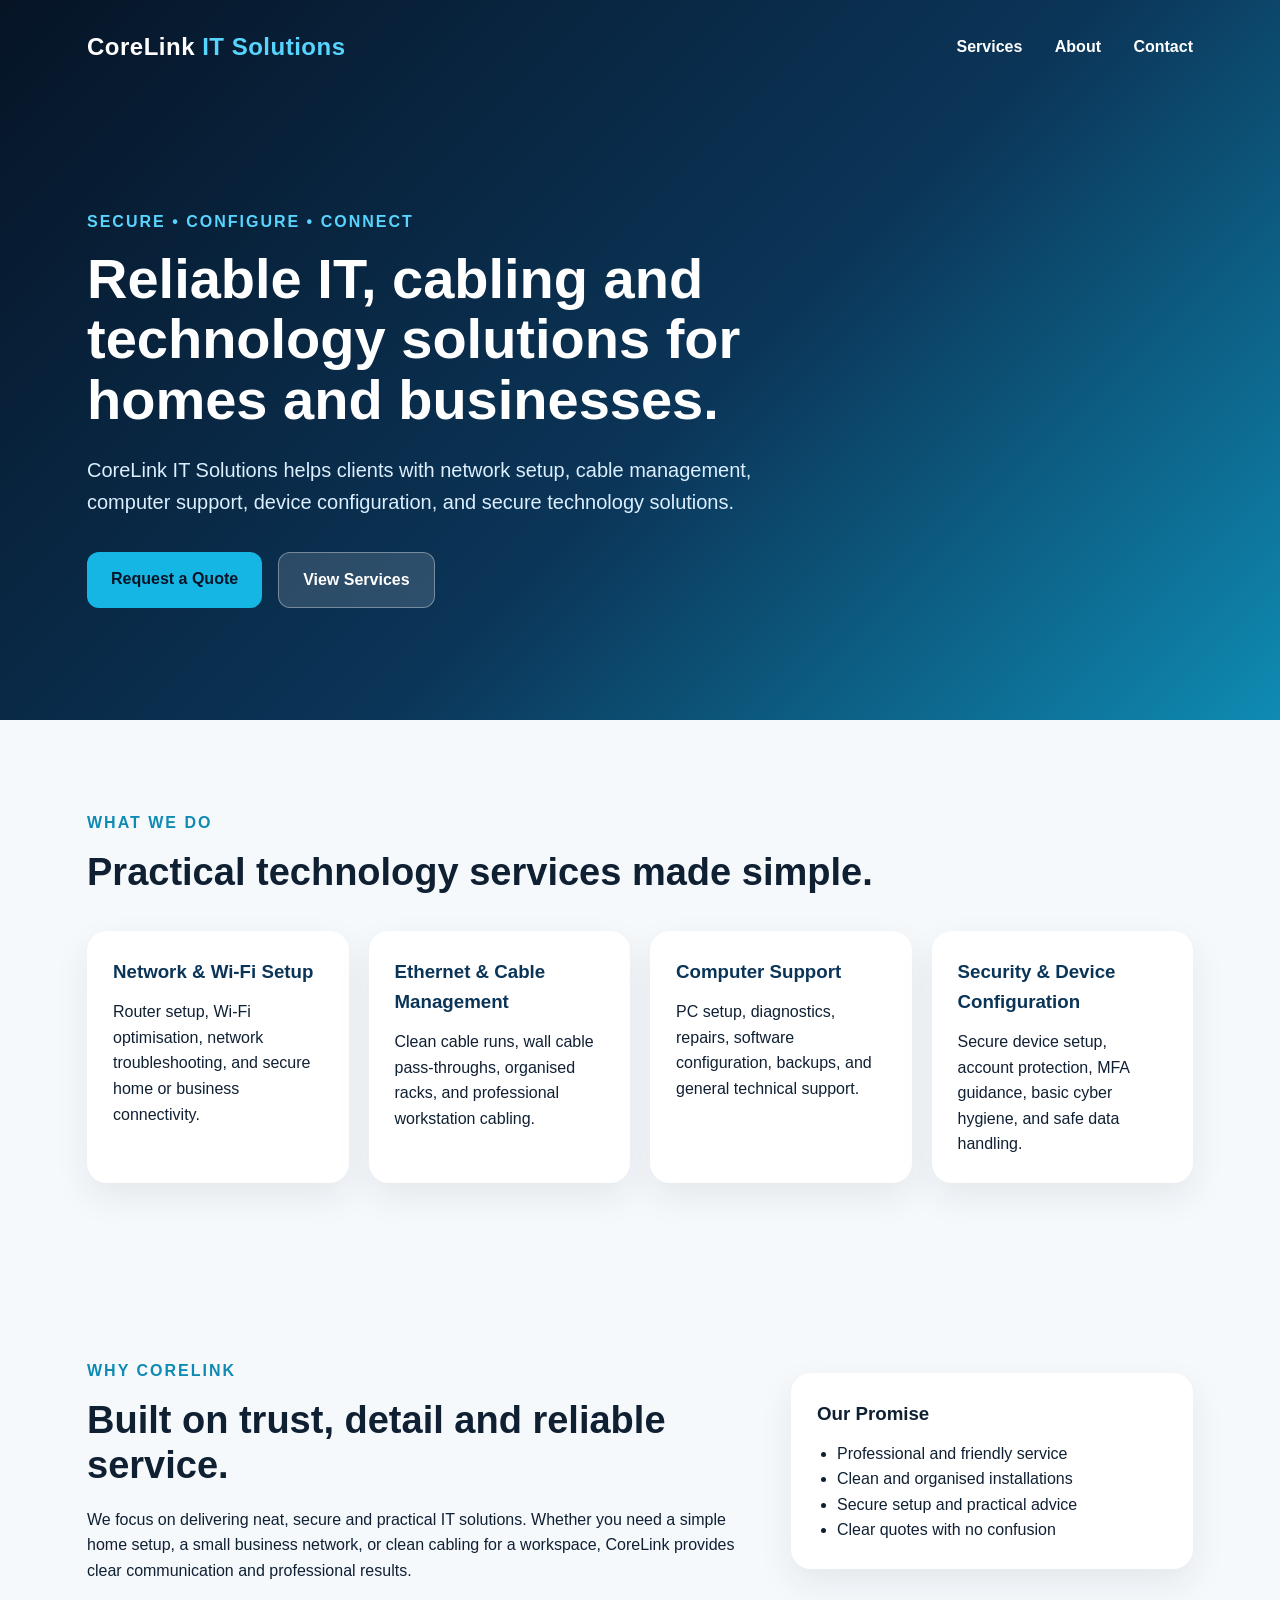
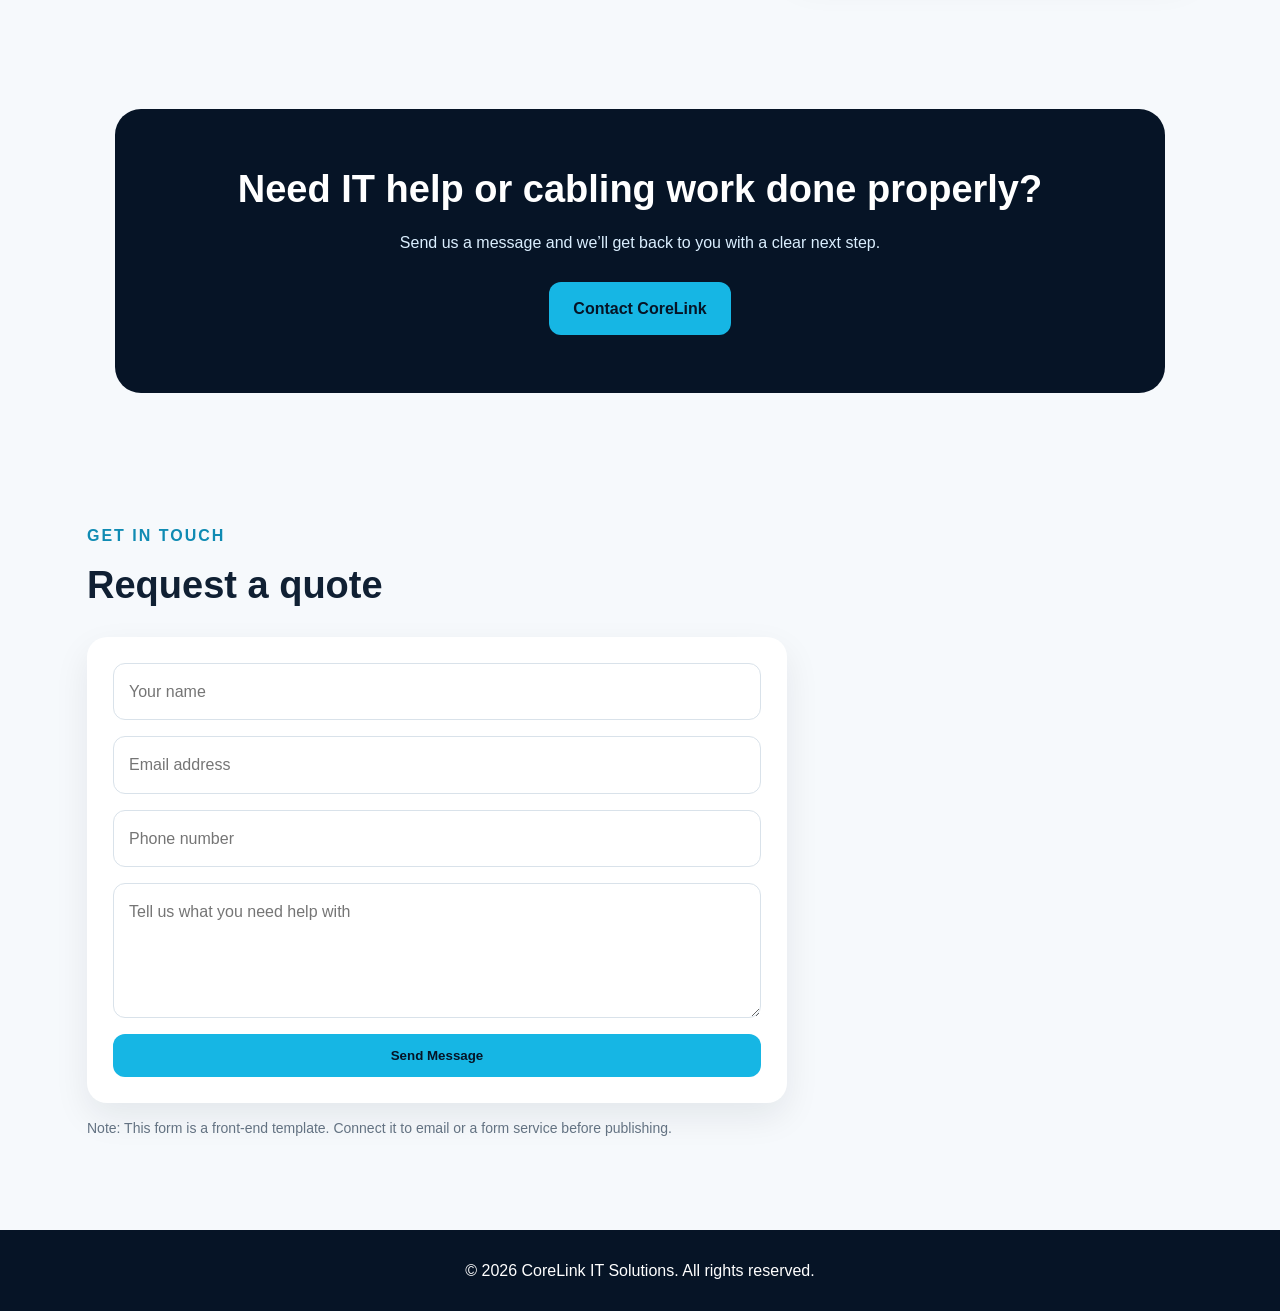
==== commit 5b4f4339: "Add files via upload" ====
--- a/index.html
+++ b/index.html
@@ -3,244 +3,103 @@
 <head>
   <meta charset="UTF-8" />
   <meta name="viewport" content="width=device-width, initial-scale=1.0" />
-  <meta name="description" content="CoreLink IT Solutions provides premium IT support, structured cabling, Wi-Fi setup, device configuration and secure technology services." />
-  <title>CoreLink IT Solutions | Premium IT & Network Services</title>
-  <link rel="preconnect" href="https://fonts.googleapis.com">
-  <link rel="preconnect" href="https://fonts.gstatic.com" crossorigin>
-  <link href="https://fonts.googleapis.com/css2?family=Inter:wght@400;500;600;700;800&display=swap" rel="stylesheet">
+  <title>CoreLink IT Solutions</title>
   <link rel="stylesheet" href="style.css" />
 </head>
 <body>
-  <header class="site-header">
-    <nav class="navbar">
-      <a class="brand" href="#top" aria-label="CoreLink IT Solutions home">
-        <span class="brand-mark">CL</span>
-        <span class="brand-text">CoreLink <strong>IT Solutions</strong></span>
-      </a>
-      <div class="nav-links" aria-label="Primary navigation">
+  <header class="header">
+    <nav class="nav">
+      <div class="logo">CoreLink<span> IT Solutions</span></div>
+      <div class="nav-links">
         <a href="#services">Services</a>
-        <a href="#solutions">Solutions</a>
-        <a href="#process">Process</a>
+        <a href="#about">About</a>
         <a href="#contact">Contact</a>
       </div>
-      <a class="nav-cta" href="#contact">Request Quote</a>
     </nav>
+
+    <section class="hero">
+      <div class="hero-content">
+        <p class="tagline">Secure • Configure • Connect</p>
+        <h1>Reliable IT, cabling and technology solutions for homes and businesses.</h1>
+        <p class="hero-text">
+          CoreLink IT Solutions helps clients with network setup, cable management,
+          computer support, device configuration, and secure technology solutions.
+        </p>
+        <div class="buttons">
+          <a class="btn primary" href="#contact">Request a Quote</a>
+          <a class="btn secondary" href="#services">View Services</a>
+        </div>
+      </div>
+    </section>
   </header>
 
-  <main id="top">
-    <section class="hero section-shell">
-      <div class="hero-grid">
-        <div class="hero-copy">
-          <p class="eyebrow">Secure • Configure • Connect</p>
-          <h1>Premium IT, networking and cabling solutions built for reliability.</h1>
-          <p class="hero-text">
-            CoreLink helps homes, small businesses and workspaces get clean, secure and professional technology setups — from Wi‑Fi and Ethernet to device configuration and IT support.
-          </p>
-          <div class="hero-actions">
-            <a class="btn btn-primary" href="#contact">Get a Quote</a>
-            <a class="btn btn-secondary" href="#services">Explore Services</a>
-          </div>
-          <div class="trust-row" aria-label="CoreLink benefits">
-            <span>Clean installations</span>
-            <span>Secure setup</span>
-            <span>Clear communication</span>
-          </div>
+  <main>
+    <section id="services" class="section">
+      <p class="section-label">What We Do</p>
+      <h2>Practical technology services made simple.</h2>
+      <div class="cards">
+        <div class="card">
+          <h3>Network & Wi‑Fi Setup</h3>
+          <p>Router setup, Wi‑Fi optimisation, network troubleshooting, and secure home or business connectivity.</p>
         </div>
-
-        <div class="hero-panel" aria-label="CoreLink service dashboard preview">
-          <div class="panel-top">
-            <span class="status-dot"></span>
-            <span>CoreLink Service Status</span>
-          </div>
-          <div class="metric-card large">
-            <p>Network Readiness</p>
-            <strong>98%</strong>
-            <span>Optimised for speed, coverage and security</span>
-          </div>
-          <div class="mini-grid">
-            <div class="metric-card">
-              <p>Wi‑Fi</p>
-              <strong>Stable</strong>
-            </div>
-            <div class="metric-card">
-              <p>Cabling</p>
-              <strong>Clean</strong>
-            </div>
-            <div class="metric-card">
-              <p>Devices</p>
-              <strong>Ready</strong>
-            </div>
-            <div class="metric-card">
-              <p>Security</p>
-              <strong>Protected</strong>
-            </div>
-          </div>
+        <div class="card">
+          <h3>Ethernet & Cable Management</h3>
+          <p>Clean cable runs, wall cable pass-throughs, organised racks, and professional workstation cabling.</p>
+        </div>
+        <div class="card">
+          <h3>Computer Support</h3>
+          <p>PC setup, diagnostics, repairs, software configuration, backups, and general technical support.</p>
+        </div>
+        <div class="card">
+          <h3>Security & Device Configuration</h3>
+          <p>Secure device setup, account protection, MFA guidance, basic cyber hygiene, and safe data handling.</p>
         </div>
       </div>
     </section>
 
-    <section class="logo-strip section-shell" aria-label="Service highlights">
-      <span>IT Support</span>
-      <span>Structured Cabling</span>
-      <span>Wi‑Fi Optimisation</span>
-      <span>Cyber Hygiene</span>
-      <span>Device Setup</span>
-    </section>
-
-    <section id="services" class="section-shell content-section">
-      <div class="section-heading">
-        <p class="eyebrow">What We Do</p>
-        <h2>Professional technology services for modern homes and businesses.</h2>
-        <p>Practical support, clean workmanship and secure configuration — without confusing tech talk.</p>
+    <section id="about" class="about">
+      <div>
+        <p class="section-label">Why CoreLink</p>
+        <h2>Built on trust, detail and reliable service.</h2>
+        <p>
+          We focus on delivering neat, secure and practical IT solutions. Whether you need a simple home setup,
+          a small business network, or clean cabling for a workspace, CoreLink provides clear communication and
+          professional results.
+        </p>
       </div>
-
-      <div class="service-grid">
-        <article class="service-card featured">
-          <span class="icon">◎</span>
-          <h3>Network & Wi‑Fi Setup</h3>
-          <p>Router setup, Wi‑Fi coverage improvements, access point placement, troubleshooting and secure connectivity.</p>
-        </article>
-        <article class="service-card">
-          <span class="icon">↔</span>
-          <h3>Ethernet & Cable Management</h3>
-          <p>Wall pass-throughs, cable runs, tidy workstations, rack organisation and clean network layouts.</p>
-        </article>
-        <article class="service-card">
-          <span class="icon">▣</span>
-          <h3>Computer & Device Support</h3>
-          <p>New PC setup, diagnostics, software configuration, backups, printer/device support and troubleshooting.</p>
-        </article>
-        <article class="service-card">
-          <span class="icon">◈</span>
-          <h3>Security Configuration</h3>
-          <p>MFA guidance, secure account setup, device hardening, password hygiene and safe data handling basics.</p>
-        </article>
-        <article class="service-card">
-          <span class="icon">⌂</span>
-          <h3>Home Office Setup</h3>
-          <p>Reliable home workspaces with organised cabling, stable internet, monitors, docks and device configuration.</p>
-        </article>
-        <article class="service-card">
-          <span class="icon">◇</span>
-          <h3>Small Business IT</h3>
-          <p>Practical technology support for small teams needing reliable systems, secure devices and clean setups.</p>
-        </article>
+      <div class="about-box">
+        <h3>Our Promise</h3>
+        <ul>
+          <li>Professional and friendly service</li>
+          <li>Clean and organised installations</li>
+          <li>Secure setup and practical advice</li>
+          <li>Clear quotes with no confusion</li>
+        </ul>
       </div>
     </section>
 
-    <section id="solutions" class="split-section section-shell">
-      <div class="glass-card">
-        <p class="eyebrow">Why CoreLink</p>
-        <h2>Designed to look clean, work properly and stay secure.</h2>
-        <p>
-          A premium setup is not just about making cables disappear. It is about reliability, future maintenance and confidence that everything has been configured properly.
-        </p>
-      </div>
-      <div class="benefit-list">
-        <div>
-          <strong>01</strong>
-          <h3>Neat workmanship</h3>
-          <p>Clean cable paths, tidy finishes and organised technology spaces.</p>
-        </div>
-        <div>
-          <strong>02</strong>
-          <h3>Security-first setup</h3>
-          <p>Practical safeguards for accounts, devices, networks and data.</p>
-        </div>
-        <div>
-          <strong>03</strong>
-          <h3>Clear quoting</h3>
-          <p>Simple scope, clear next steps and professional communication.</p>
-        </div>
-      </div>
+    <section class="cta">
+      <h2>Need IT help or cabling work done properly?</h2>
+      <p>Send us a message and we’ll get back to you with a clear next step.</p>
+      <a class="btn primary" href="#contact">Contact CoreLink</a>
     </section>
 
-    <section id="process" class="section-shell content-section">
-      <div class="section-heading compact">
-        <p class="eyebrow">How It Works</p>
-        <h2>Simple process. Professional result.</h2>
-      </div>
-      <div class="process-grid">
-        <div class="process-step">
-          <span>1</span>
-          <h3>Tell us what you need</h3>
-          <p>Send through the issue, location, photos if needed and your preferred outcome.</p>
-        </div>
-        <div class="process-step">
-          <span>2</span>
-          <h3>We assess the best setup</h3>
-          <p>We review the job and recommend a practical, clean and secure solution.</p>
-        </div>
-        <div class="process-step">
-          <span>3</span>
-          <h3>Work completed properly</h3>
-          <p>Your setup is completed with care, tested and explained clearly.</p>
-        </div>
-      </div>
-    </section>
-
-    <section class="cta-band section-shell">
-      <div>
-        <p class="eyebrow">Ready when you are</p>
-        <h2>Need IT help, cabling or a cleaner setup?</h2>
-        <p>Request a quote and CoreLink will help you plan the right next step.</p>
-      </div>
-      <a class="btn btn-primary" href="#contact">Request Quote</a>
-    </section>
-
-    <section id="contact" class="section-shell contact-section">
-      <div class="contact-copy">
-        <p class="eyebrow">Get In Touch</p>
-        <h2>Request a quote</h2>
-        <p>Send your details and a short description of the job. Include photos if you later reply by email — they help with faster quoting.</p>
-        <div class="contact-details">
-          <p><strong>Services:</strong> IT support, Wi‑Fi, Ethernet, device setup, cabling and security configuration.</p>
-          <p><strong>Response:</strong> Clear quote, scope and next step.</p>
-        </div>
-      </div>
-
-      <form class="quote-form" action="https://formsubmit.co/YOUR_EMAIL_HERE" method="POST">
-        <input type="hidden" name="_captcha" value="false">
-        <input type="hidden" name="_subject" value="New CoreLink Quote Request">
-        <label>
-          Full name
-          <input type="text" name="name" placeholder="Your name" required />
-        </label>
-        <label>
-          Email address
-          <input type="email" name="email" placeholder="you@example.com" required />
-        </label>
-        <label>
-          Phone number
-          <input type="tel" name="phone" placeholder="0400 000 000" />
-        </label>
-        <label>
-          Service needed
-          <select name="service" required>
-            <option value="">Select a service</option>
-            <option>IT Support</option>
-            <option>Wi‑Fi / Network Setup</option>
-            <option>Ethernet / Cabling</option>
-            <option>Device Configuration</option>
-            <option>Security Setup</option>
-            <option>Other</option>
-          </select>
-        </label>
-        <label>
-          Message
-          <textarea name="message" placeholder="Tell us what you need help with" required></textarea>
-        </label>
-        <button type="submit">Send Quote Request</button>
-        <p class="form-note">Replace <strong>YOUR_EMAIL_HERE</strong> in the form action with your email before publishing.</p>
+    <section id="contact" class="section contact">
+      <p class="section-label">Get In Touch</p>
+      <h2>Request a quote</h2>
+      <form>
+        <input type="text" placeholder="Your name" />
+        <input type="email" placeholder="Email address" />
+        <input type="tel" placeholder="Phone number" />
+        <textarea placeholder="Tell us what you need help with"></textarea>
+        <button type="submit">Send Message</button>
       </form>
+      <p class="note">Note: This form is a front-end template. Connect it to email or a form service before publishing.</p>
     </section>
   </main>
 
-  <footer class="footer">
-    <div class="section-shell footer-inner">
-      <p>© 2026 CoreLink IT Solutions. All rights reserved.</p>
-      <p>Secure • Configure • Connect</p>
-    </div>
+  <footer>
+    <p>© 2026 CoreLink IT Solutions. All rights reserved.</p>
   </footer>
 </body>
 </html>
--- a/style.css
+++ b/style.css
@@ -1,229 +1,250 @@
-:root {
-  --bg: #07111f;
-  --bg-soft: #0d1d33;
-  --card: rgba(255, 255, 255, 0.08);
-  --card-border: rgba(255, 255, 255, 0.14);
-  --text: #eef6ff;
-  --muted: #a9bad2;
-  --brand: #3be7c6;
-  --brand-2: #55a8ff;
-  --white: #ffffff;
-  --shadow: 0 24px 70px rgba(0, 0, 0, 0.35);
-}
-
-* { box-sizing: border-box; }
-html { scroll-behavior: smooth; }
+* {
+  box-sizing: border-box;
+  margin: 0;
+  padding: 0;
+}
+
 body {
-  margin: 0;
-  font-family: Inter, system-ui, -apple-system, BlinkMacSystemFont, "Segoe UI", sans-serif;
-  background:
-    radial-gradient(circle at 15% 10%, rgba(59, 231, 198, 0.22), transparent 30%),
-    radial-gradient(circle at 85% 15%, rgba(85, 168, 255, 0.22), transparent 34%),
-    linear-gradient(180deg, #07111f 0%, #081426 45%, #050b14 100%);
-  color: var(--text);
+  font-family: Arial, Helvetica, sans-serif;
+  color: #102033;
+  background: #f6f9fc;
   line-height: 1.6;
 }
 
-a { color: inherit; text-decoration: none; }
-
-.section-shell {
-  width: min(1160px, calc(100% - 40px));
-  margin: 0 auto;
-}
-
-.site-header {
-  position: sticky;
-  top: 0;
-  z-index: 50;
-  backdrop-filter: blur(18px);
-  background: rgba(7, 17, 31, 0.76);
-  border-bottom: 1px solid rgba(255,255,255,0.08);
-}
-
-.navbar {
-  width: min(1160px, calc(100% - 40px));
-  margin: 0 auto;
-  height: 82px;
-  display: flex;
-  align-items: center;
-  justify-content: space-between;
-  gap: 24px;
-}
-
-.brand { display: inline-flex; align-items: center; gap: 12px; font-weight: 700; }
-.brand-mark {
-  width: 44px;
-  height: 44px;
-  display: grid;
-  place-items: center;
-  border-radius: 14px;
-  color: #041018;
-  background: linear-gradient(135deg, var(--brand), var(--brand-2));
-  box-shadow: 0 10px 30px rgba(59, 231, 198, 0.25);
-}
-.brand-text strong { color: var(--brand); }
-
-.nav-links { display: flex; gap: 26px; color: var(--muted); font-weight: 600; font-size: 0.95rem; }
-.nav-links a:hover { color: var(--white); }
-.nav-cta {
-  padding: 11px 18px;
-  border: 1px solid rgba(59, 231, 198, 0.35);
-  border-radius: 999px;
-  color: var(--brand);
-  font-weight: 700;
-}
-
-.hero { padding: 92px 0 46px; }
-.hero-grid {
-  display: grid;
-  grid-template-columns: 1.05fr 0.95fr;
-  gap: 50px;
-  align-items: center;
-}
-.eyebrow {
-  margin: 0 0 14px;
-  color: var(--brand);
-  font-size: 0.82rem;
-  font-weight: 800;
-  letter-spacing: 0.16em;
-  text-transform: uppercase;
-}
-h1, h2, h3, p { margin-top: 0; }
-h1 {
-  margin-bottom: 22px;
-  font-size: clamp(2.75rem, 7vw, 5.75rem);
-  line-height: 0.94;
-  letter-spacing: -0.075em;
-}
-h2 {
-  margin-bottom: 16px;
-  font-size: clamp(2rem, 4vw, 3.5rem);
-  line-height: 1.02;
-  letter-spacing: -0.05em;
-}
-h3 { margin-bottom: 10px; font-size: 1.16rem; }
-.hero-text, .section-heading p, .glass-card p, .cta-band p, .contact-copy p { color: var(--muted); font-size: 1.05rem; }
-.hero-text { max-width: 650px; }
-.hero-actions { display: flex; flex-wrap: wrap; gap: 14px; margin: 32px 0 26px; }
-.btn {
-  display: inline-flex;
-  align-items: center;
-  justify-content: center;
-  min-height: 52px;
-  padding: 0 22px;
-  border-radius: 999px;
-  font-weight: 800;
-  transition: transform 0.2s ease, border-color 0.2s ease;
-}
-.btn:hover { transform: translateY(-2px); }
-.btn-primary { color: #041018; background: linear-gradient(135deg, var(--brand), var(--brand-2)); box-shadow: 0 18px 40px rgba(59,231,198,0.24); }
-.btn-secondary { border: 1px solid rgba(255,255,255,0.16); color: var(--white); background: rgba(255,255,255,0.04); }
-.trust-row { display: flex; flex-wrap: wrap; gap: 10px; color: var(--muted); }
-.trust-row span { padding: 8px 12px; border: 1px solid rgba(255,255,255,0.12); border-radius: 999px; background: rgba(255,255,255,0.04); }
-
-.hero-panel, .glass-card, .service-card, .process-step, .quote-form {
-  background: linear-gradient(180deg, rgba(255,255,255,0.11), rgba(255,255,255,0.055));
-  border: 1px solid var(--card-border);
-  box-shadow: var(--shadow);
-  backdrop-filter: blur(18px);
-}
-.hero-panel {
-  position: relative;
-  overflow: hidden;
-  border-radius: 34px;
-  padding: 26px;
-}
-.hero-panel::before {
-  content: "";
-  position: absolute;
-  inset: -80px -40px auto auto;
-  width: 220px;
-  height: 220px;
-  border-radius: 999px;
-  background: rgba(59, 231, 198, 0.22);
-  filter: blur(18px);
-}
-.panel-top { display: flex; align-items: center; gap: 10px; color: var(--muted); font-weight: 700; margin-bottom: 20px; }
-.status-dot { width: 10px; height: 10px; border-radius: 999px; background: var(--brand); box-shadow: 0 0 0 8px rgba(59,231,198,0.12); }
-.metric-card { position: relative; border: 1px solid rgba(255,255,255,0.12); border-radius: 22px; padding: 20px; background: rgba(5,11,20,0.5); }
-.metric-card p { color: var(--muted); margin-bottom: 8px; }
-.metric-card strong { display: block; color: var(--white); font-size: 1.4rem; }
-.metric-card.large { margin-bottom: 16px; min-height: 190px; display: flex; flex-direction: column; justify-content: center; }
-.metric-card.large strong { font-size: 4rem; line-height: 1; letter-spacing: -0.06em; color: var(--brand); }
-.metric-card.large span { color: var(--muted); }
-.mini-grid { display: grid; grid-template-columns: repeat(2, 1fr); gap: 14px; }
-
-.logo-strip {
-  margin-top: 18px;
-  padding: 22px;
-  border: 1px solid rgba(255,255,255,0.1);
-  border-radius: 24px;
-  background: rgba(255,255,255,0.045);
+.header {
+  background: linear-gradient(135deg, #061426 0%, #0b3558 55%, #0f8bb3 100%);
+  color: white;
+  min-height: 720px;
+}
+
+.nav {
+  max-width: 1150px;
+  margin: auto;
+  padding: 28px 22px;
   display: flex;
   justify-content: space-between;
+  align-items: center;
+}
+
+.logo {
+  font-size: 24px;
+  font-weight: 800;
+  letter-spacing: 0.5px;
+}
+
+.logo span {
+  color: #58d5ff;
+  font-weight: 600;
+}
+
+.nav-links a {
+  color: white;
+  text-decoration: none;
+  margin-left: 28px;
+  font-weight: 600;
+}
+
+.hero {
+  max-width: 1150px;
+  margin: auto;
+  padding: 115px 22px 80px;
+}
+
+.hero-content {
+  max-width: 760px;
+}
+
+.tagline,
+.section-label {
+  color: #0f8bb3;
+  font-weight: 800;
+  text-transform: uppercase;
+  letter-spacing: 2px;
+  margin-bottom: 14px;
+}
+
+.header .tagline {
+  color: #58d5ff;
+}
+
+h1 {
+  font-size: 56px;
+  line-height: 1.08;
+  margin-bottom: 24px;
+}
+
+.hero-text {
+  font-size: 20px;
+  color: #dbefff;
+  max-width: 680px;
+  margin-bottom: 34px;
+}
+
+.buttons {
+  display: flex;
   gap: 16px;
   flex-wrap: wrap;
-  color: var(--muted);
+}
+
+.btn,
+button {
+  display: inline-block;
+  padding: 14px 24px;
+  border-radius: 12px;
+  text-decoration: none;
+  border: none;
   font-weight: 800;
-}
-
-.content-section { padding: 100px 0; }
-.section-heading { max-width: 780px; margin-bottom: 42px; }
-.section-heading.compact { margin-bottom: 28px; }
-.service-grid { display: grid; grid-template-columns: repeat(3, 1fr); gap: 18px; }
-.service-card { border-radius: 28px; padding: 28px; min-height: 235px; }
-.service-card.featured { background: linear-gradient(160deg, rgba(59,231,198,0.18), rgba(85,168,255,0.1)); }
-.service-card p, .process-step p, .benefit-list p { color: var(--muted); }
-.icon { display: grid; place-items: center; width: 46px; height: 46px; margin-bottom: 30px; border-radius: 15px; color: #041018; background: linear-gradient(135deg, var(--brand), var(--brand-2)); font-weight: 900; }
-
-.split-section { padding: 72px 0; display: grid; grid-template-columns: 0.9fr 1.1fr; gap: 20px; align-items: stretch; }
-.glass-card { border-radius: 34px; padding: 36px; }
-.benefit-list { display: grid; gap: 16px; }
-.benefit-list div { padding: 28px; border-radius: 28px; background: rgba(255,255,255,0.055); border: 1px solid rgba(255,255,255,0.1); }
-.benefit-list strong { color: var(--brand); }
-
-.process-grid { display: grid; grid-template-columns: repeat(3, 1fr); gap: 18px; }
-.process-step { border-radius: 28px; padding: 28px; }
-.process-step span { display: grid; place-items: center; width: 38px; height: 38px; border-radius: 12px; margin-bottom: 26px; background: rgba(59,231,198,0.13); color: var(--brand); font-weight: 900; }
-
-.cta-band { margin: 20px auto 100px; padding: 38px; display: flex; align-items: center; justify-content: space-between; gap: 28px; border-radius: 32px; background: linear-gradient(135deg, rgba(59,231,198,0.18), rgba(85,168,255,0.12)); border: 1px solid rgba(255,255,255,0.14); }
-.cta-band h2 { margin-bottom: 8px; }
-
-.contact-section { padding: 0 0 100px; display: grid; grid-template-columns: 0.9fr 1.1fr; gap: 36px; align-items: start; }
-.contact-details { margin-top: 26px; padding: 22px; border-radius: 22px; background: rgba(255,255,255,0.05); border: 1px solid rgba(255,255,255,0.1); }
-.quote-form { border-radius: 30px; padding: 28px; display: grid; gap: 16px; }
-.quote-form label { display: grid; gap: 8px; color: var(--muted); font-weight: 700; font-size: 0.92rem; }
-input, textarea, select {
+  cursor: pointer;
+}
+
+.primary,
+button {
+  background: #16b6e4;
+  color: #061426;
+}
+
+.secondary {
+  background: rgba(255, 255, 255, 0.14);
+  color: white;
+  border: 1px solid rgba(255, 255, 255, 0.35);
+}
+
+.section {
+  max-width: 1150px;
+  margin: auto;
+  padding: 90px 22px;
+}
+
+.section h2,
+.about h2,
+.cta h2 {
+  font-size: 38px;
+  line-height: 1.2;
+  margin-bottom: 18px;
+}
+
+.cards {
+  display: grid;
+  grid-template-columns: repeat(4, 1fr);
+  gap: 20px;
+  margin-top: 36px;
+}
+
+.card,
+.about-box,
+form {
+  background: white;
+  border-radius: 20px;
+  padding: 26px;
+  box-shadow: 0 14px 35px rgba(7, 26, 44, 0.08);
+}
+
+.card h3 {
+  margin-bottom: 12px;
+  color: #0b3558;
+}
+
+.about {
+  max-width: 1150px;
+  margin: auto;
+  padding: 85px 22px;
+  display: grid;
+  grid-template-columns: 1.25fr 0.75fr;
+  gap: 34px;
+  align-items: center;
+}
+
+.about-box ul {
+  padding-left: 20px;
+  margin-top: 12px;
+}
+
+.cta {
+  margin: 40px auto;
+  max-width: 1050px;
+  background: #061426;
+  color: white;
+  border-radius: 26px;
+  padding: 58px 28px;
+  text-align: center;
+}
+
+.cta p {
+  margin-bottom: 26px;
+  color: #dbefff;
+}
+
+.contact form {
+  display: grid;
+  gap: 16px;
+  max-width: 700px;
+  margin-top: 28px;
+}
+
+input,
+textarea {
   width: 100%;
-  border: 1px solid rgba(255,255,255,0.14);
-  border-radius: 16px;
-  padding: 15px 16px;
-  background: rgba(4, 10, 19, 0.74);
-  color: var(--white);
+  padding: 15px;
+  border: 1px solid #d9e2ea;
+  border-radius: 12px;
   font: inherit;
-  outline: none;
-}
-input:focus, textarea:focus, select:focus { border-color: var(--brand); box-shadow: 0 0 0 4px rgba(59,231,198,0.1); }
-textarea { min-height: 130px; resize: vertical; }
-button { border: 0; cursor: pointer; min-height: 54px; border-radius: 999px; color: #041018; background: linear-gradient(135deg, var(--brand), var(--brand-2)); font-weight: 900; font: inherit; }
-.form-note { margin: 0; color: var(--muted); font-size: 0.88rem; }
-
-.footer { border-top: 1px solid rgba(255,255,255,0.1); background: rgba(0,0,0,0.18); }
-.footer-inner { min-height: 92px; display: flex; justify-content: space-between; align-items: center; gap: 16px; color: var(--muted); }
+}
+
+textarea {
+  min-height: 135px;
+}
+
+.note {
+  margin-top: 14px;
+  color: #637282;
+  font-size: 14px;
+}
+
+footer {
+  text-align: center;
+  padding: 28px;
+  background: #061426;
+  color: white;
+}
 
 @media (max-width: 900px) {
-  .nav-links { display: none; }
-  .hero-grid, .split-section, .contact-section { grid-template-columns: 1fr; }
-  .service-grid, .process-grid { grid-template-columns: 1fr 1fr; }
-  .cta-band { flex-direction: column; align-items: flex-start; }
-}
-
-@media (max-width: 620px) {
-  .section-shell, .navbar { width: min(100% - 24px, 1160px); }
-  .brand-text { font-size: 0.92rem; }
-  .nav-cta { display: none; }
-  .hero { padding-top: 62px; }
-  .service-grid, .process-grid, .mini-grid { grid-template-columns: 1fr; }
-  .content-section { padding: 72px 0; }
-  .footer-inner { flex-direction: column; align-items: flex-start; padding: 26px 0; }
-}
+  h1 {
+    font-size: 42px;
+  }
+
+  .cards,
+  .about {
+    grid-template-columns: 1fr;
+  }
+
+  .nav {
+    align-items: flex-start;
+    gap: 18px;
+    flex-direction: column;
+  }
+
+  .nav-links a {
+    margin-left: 0;
+    margin-right: 18px;
+  }
+}
+
+@media (max-width: 560px) {
+  .header {
+    min-height: auto;
+  }
+
+  .hero {
+    padding-top: 70px;
+  }
+
+  h1 {
+    font-size: 34px;
+  }
+
+  .section h2,
+  .about h2,
+  .cta h2 {
+    font-size: 30px;
+  }
+}
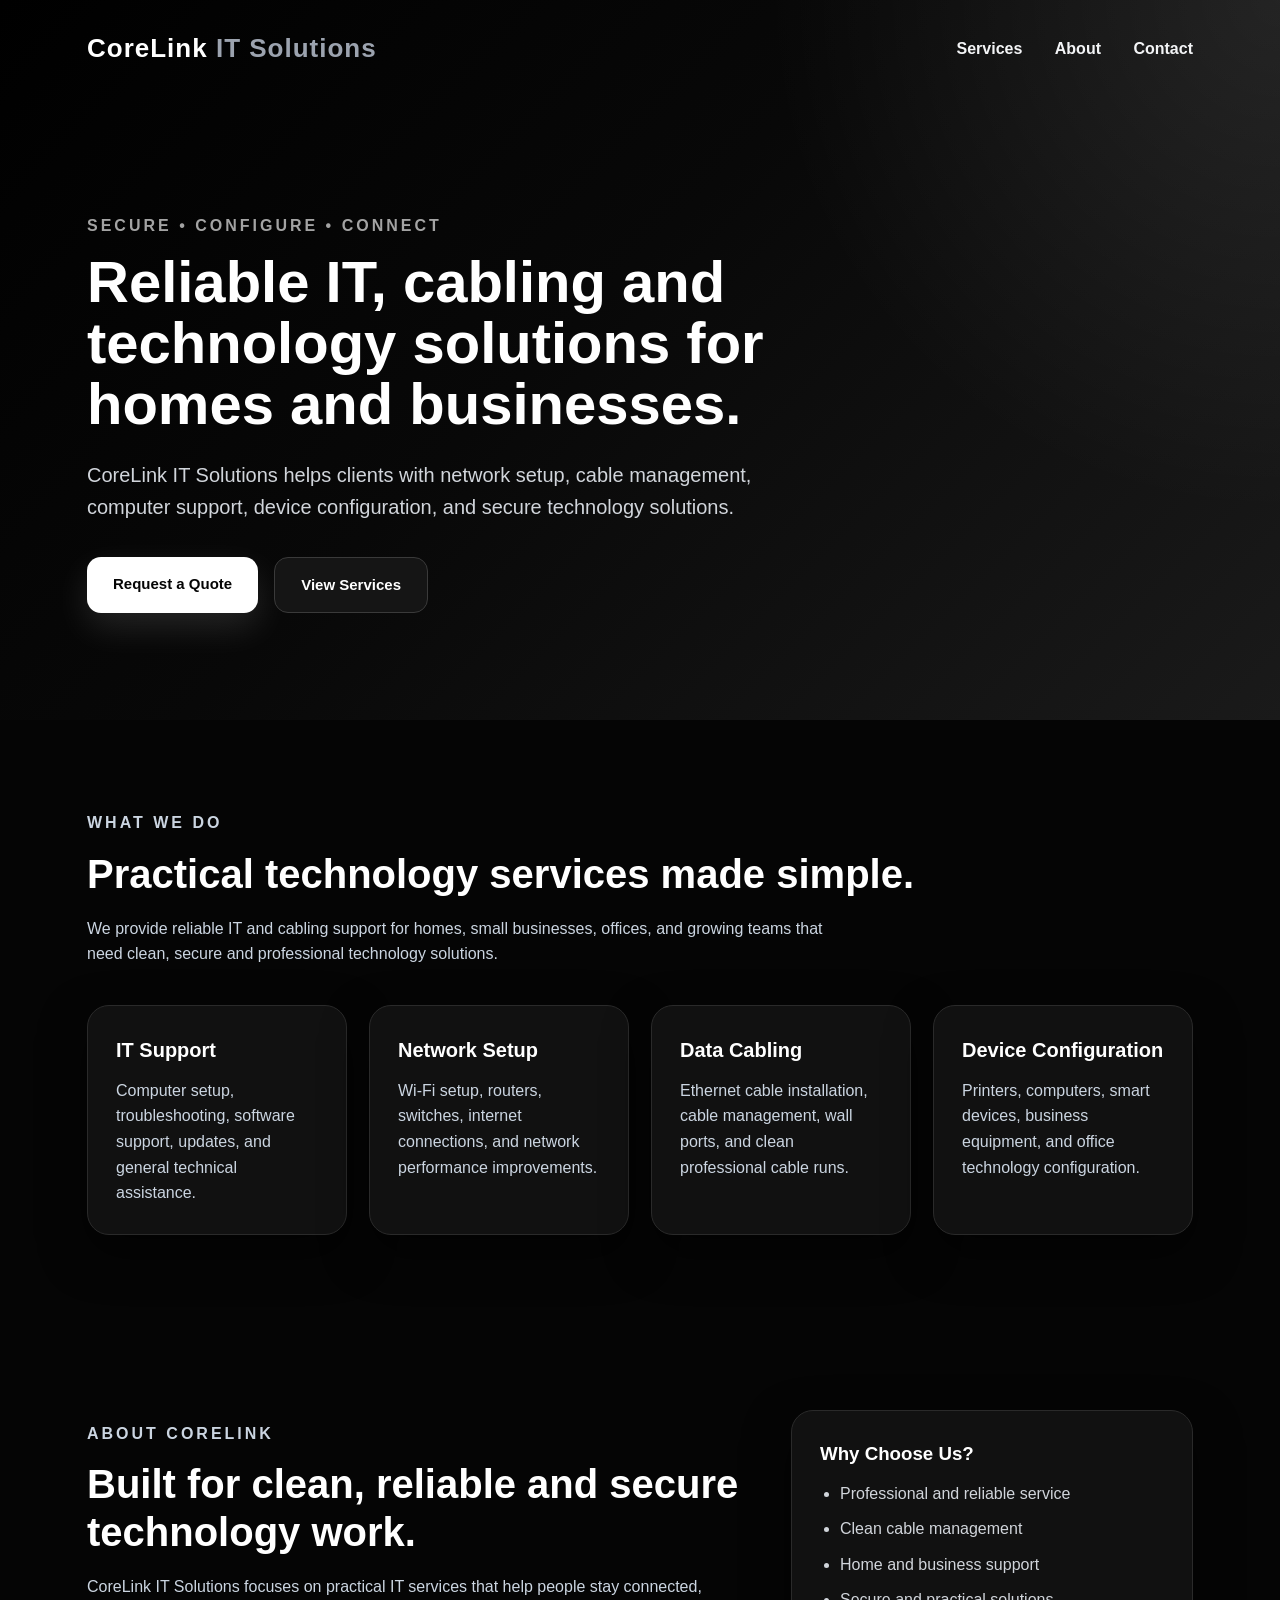
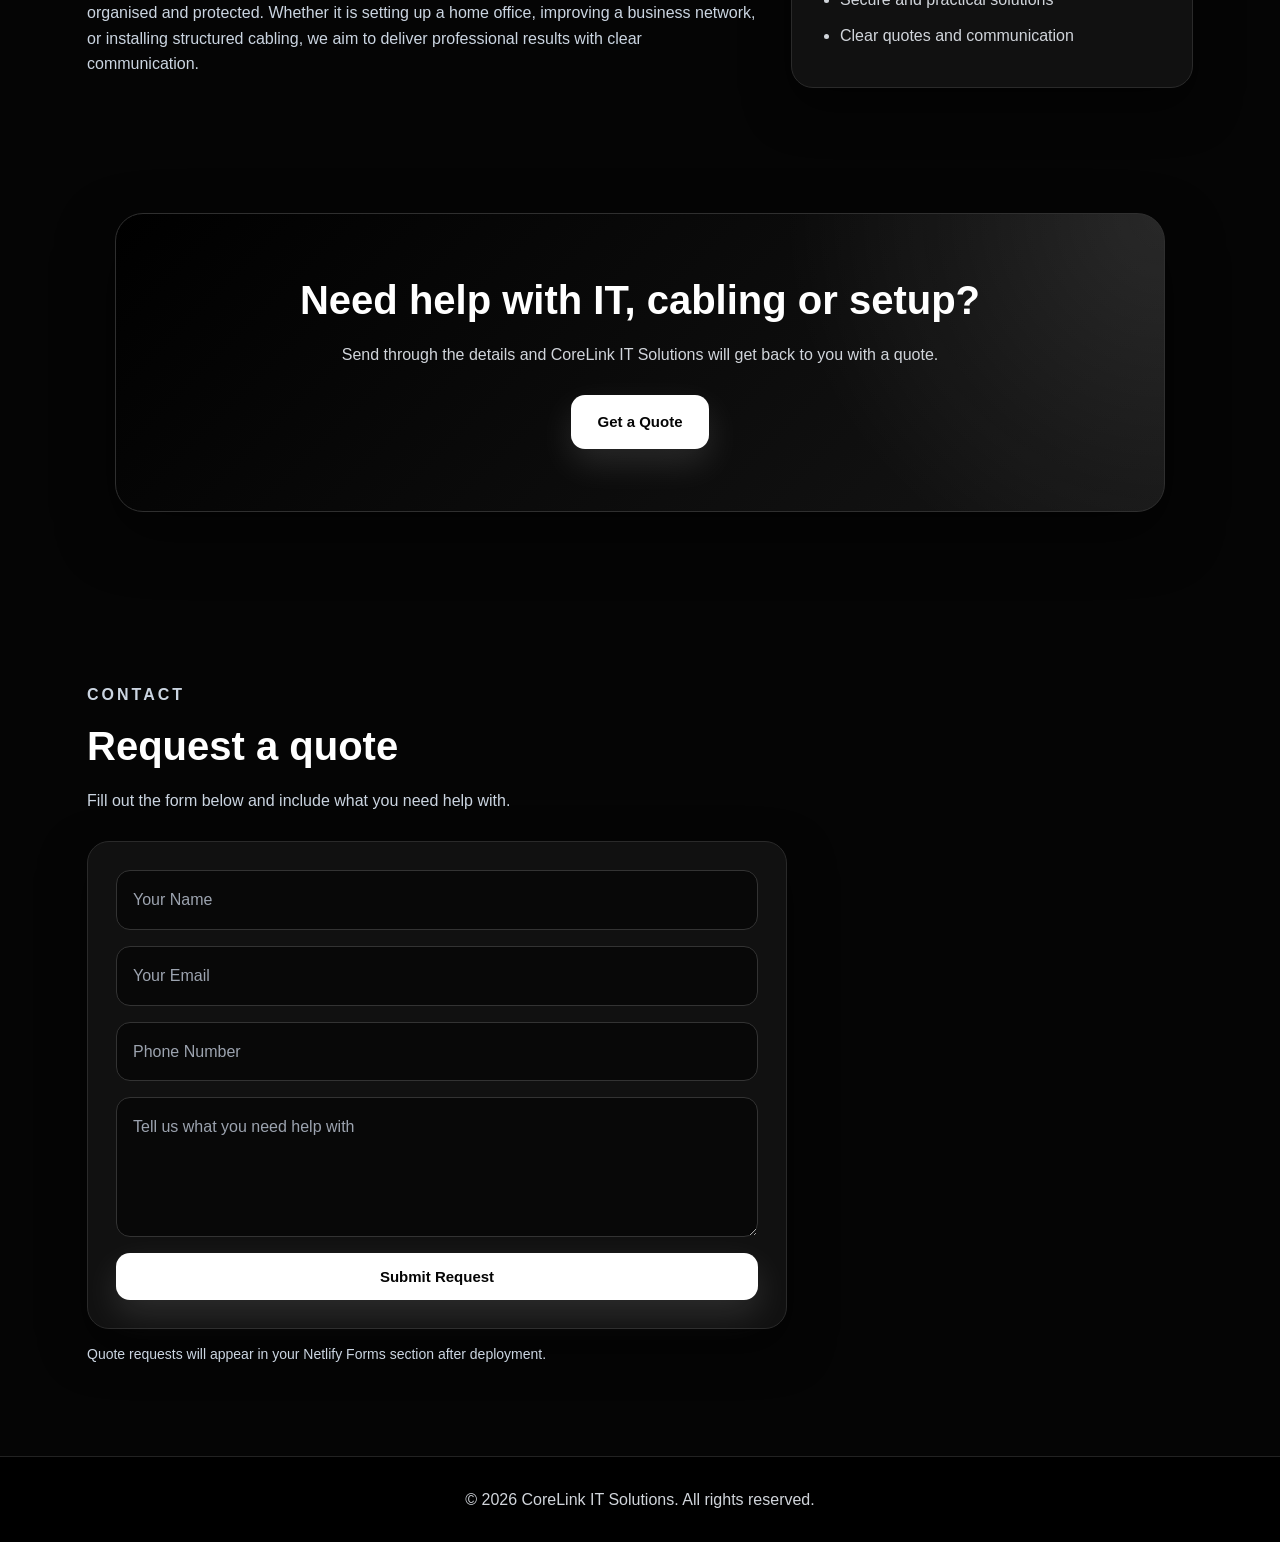
==== commit a370c33f: "Add files via upload" ====
--- a/index.html
+++ b/index.html
@@ -3,13 +3,18 @@
 <head>
   <meta charset="UTF-8" />
   <meta name="viewport" content="width=device-width, initial-scale=1.0" />
+
   <title>CoreLink IT Solutions</title>
+
   <link rel="stylesheet" href="style.css" />
 </head>
+
 <body>
+
   <header class="header">
     <nav class="nav">
-      <div class="logo">CoreLink<span> IT Solutions</span></div>
+      <div class="logo">CoreLink <span>IT Solutions</span></div>
+
       <div class="nav-links">
         <a href="#services">Services</a>
         <a href="#about">About</a>
@@ -20,86 +25,131 @@
     <section class="hero">
       <div class="hero-content">
         <p class="tagline">Secure • Configure • Connect</p>
+
         <h1>Reliable IT, cabling and technology solutions for homes and businesses.</h1>
+
         <p class="hero-text">
           CoreLink IT Solutions helps clients with network setup, cable management,
           computer support, device configuration, and secure technology solutions.
         </p>
+
         <div class="buttons">
-          <a class="btn primary" href="#contact">Request a Quote</a>
-          <a class="btn secondary" href="#services">View Services</a>
+          <a href="#contact" class="btn primary">Request a Quote</a>
+          <a href="#services" class="btn secondary">View Services</a>
         </div>
       </div>
     </section>
   </header>
 
-  <main>
-    <section id="services" class="section">
-      <p class="section-label">What We Do</p>
-      <h2>Practical technology services made simple.</h2>
-      <div class="cards">
-        <div class="card">
-          <h3>Network & Wi‑Fi Setup</h3>
-          <p>Router setup, Wi‑Fi optimisation, network troubleshooting, and secure home or business connectivity.</p>
-        </div>
-        <div class="card">
-          <h3>Ethernet & Cable Management</h3>
-          <p>Clean cable runs, wall cable pass-throughs, organised racks, and professional workstation cabling.</p>
-        </div>
-        <div class="card">
-          <h3>Computer Support</h3>
-          <p>PC setup, diagnostics, repairs, software configuration, backups, and general technical support.</p>
-        </div>
-        <div class="card">
-          <h3>Security & Device Configuration</h3>
-          <p>Secure device setup, account protection, MFA guidance, basic cyber hygiene, and safe data handling.</p>
-        </div>
-      </div>
-    </section>
+  <section class="section" id="services">
+    <p class="section-label">What We Do</p>
 
-    <section id="about" class="about">
-      <div>
-        <p class="section-label">Why CoreLink</p>
-        <h2>Built on trust, detail and reliable service.</h2>
+    <h2>Practical technology services made simple.</h2>
+
+    <p>
+      We provide reliable IT and cabling support for homes, small businesses,
+      offices, and growing teams that need clean, secure and professional technology solutions.
+    </p>
+
+    <div class="cards">
+      <div class="card">
+        <h3>IT Support</h3>
         <p>
-          We focus on delivering neat, secure and practical IT solutions. Whether you need a simple home setup,
-          a small business network, or clean cabling for a workspace, CoreLink provides clear communication and
-          professional results.
+          Computer setup, troubleshooting, software support, updates,
+          and general technical assistance.
         </p>
       </div>
-      <div class="about-box">
-        <h3>Our Promise</h3>
-        <ul>
-          <li>Professional and friendly service</li>
-          <li>Clean and organised installations</li>
-          <li>Secure setup and practical advice</li>
-          <li>Clear quotes with no confusion</li>
-        </ul>
+
+      <div class="card">
+        <h3>Network Setup</h3>
+        <p>
+          Wi-Fi setup, routers, switches, internet connections,
+          and network performance improvements.
+        </p>
       </div>
-    </section>
 
-    <section class="cta">
-      <h2>Need IT help or cabling work done properly?</h2>
-      <p>Send us a message and we’ll get back to you with a clear next step.</p>
-      <a class="btn primary" href="#contact">Contact CoreLink</a>
-    </section>
+      <div class="card">
+        <h3>Data Cabling</h3>
+        <p>
+          Ethernet cable installation, cable management, wall ports,
+          and clean professional cable runs.
+        </p>
+      </div>
 
-    <section id="contact" class="section contact">
-      <p class="section-label">Get In Touch</p>
-      <h2>Request a quote</h2>
-      <form>
-        <input type="text" placeholder="Your name" />
-        <input type="email" placeholder="Email address" />
-        <input type="tel" placeholder="Phone number" />
-        <textarea placeholder="Tell us what you need help with"></textarea>
-        <button type="submit">Send Message</button>
-      </form>
-      <p class="note">Note: This form is a front-end template. Connect it to email or a form service before publishing.</p>
-    </section>
-  </main>
+      <div class="card">
+        <h3>Device Configuration</h3>
+        <p>
+          Printers, computers, smart devices, business equipment,
+          and office technology configuration.
+        </p>
+      </div>
+    </div>
+  </section>
+
+  <section class="about" id="about">
+    <div>
+      <p class="section-label">About CoreLink</p>
+
+      <h2>Built for clean, reliable and secure technology work.</h2>
+
+      <p>
+        CoreLink IT Solutions focuses on practical IT services that help people stay connected,
+        organised and protected. Whether it is setting up a home office, improving a business network,
+        or installing structured cabling, we aim to deliver professional results with clear communication.
+      </p>
+    </div>
+
+    <div class="about-box">
+      <h3>Why Choose Us?</h3>
+
+      <ul>
+        <li>Professional and reliable service</li>
+        <li>Clean cable management</li>
+        <li>Home and business support</li>
+        <li>Secure and practical solutions</li>
+        <li>Clear quotes and communication</li>
+      </ul>
+    </div>
+  </section>
+
+  <section class="cta">
+    <h2>Need help with IT, cabling or setup?</h2>
+
+    <p>
+      Send through the details and CoreLink IT Solutions will get back to you with a quote.
+    </p>
+
+    <a href="#contact" class="btn primary">Get a Quote</a>
+  </section>
+
+  <section class="section contact" id="contact">
+    <p class="section-label">Contact</p>
+
+    <h2>Request a quote</h2>
+
+    <p>
+      Fill out the form below and include what you need help with.
+    </p>
+
+    <form name="quote-request" method="POST" data-netlify="true">
+      <input type="hidden" name="form-name" value="quote-request" />
+
+      <input type="text" name="name" placeholder="Your Name" required />
+      <input type="email" name="email" placeholder="Your Email" required />
+      <input type="text" name="phone" placeholder="Phone Number" />
+      <textarea name="message" placeholder="Tell us what you need help with" required></textarea>
+
+      <button type="submit">Submit Request</button>
+    </form>
+
+    <p class="note">
+      Quote requests will appear in your Netlify Forms section after deployment.
+    </p>
+  </section>
 
   <footer>
     <p>© 2026 CoreLink IT Solutions. All rights reserved.</p>
   </footer>
+
 </body>
-</html>
+</html>
--- a/style.css
+++ b/style.css
@@ -4,18 +4,28 @@
   padding: 0;
 }
 
+html {
+  scroll-behavior: smooth;
+}
+
 body {
   font-family: Arial, Helvetica, sans-serif;
-  color: #102033;
-  background: #f6f9fc;
+  background: #050505;
+  color: #e5e7eb;
   line-height: 1.6;
 }
 
+/* HEADER */
+
 .header {
-  background: linear-gradient(135deg, #061426 0%, #0b3558 55%, #0f8bb3 100%);
-  color: white;
   min-height: 720px;
-}
+  background:
+    radial-gradient(circle at top right, rgba(255, 255, 255, 0.09), transparent 35%),
+    linear-gradient(135deg, #000000 0%, #080808 45%, #1a1a1a 100%);
+  color: white;
+}
+
+/* NAVIGATION */
 
 .nav {
   max-width: 1150px;
@@ -27,22 +37,30 @@
 }
 
 .logo {
-  font-size: 24px;
-  font-weight: 800;
-  letter-spacing: 0.5px;
+  font-size: 26px;
+  font-weight: 900;
+  letter-spacing: 1px;
+  color: #ffffff;
 }
 
 .logo span {
-  color: #58d5ff;
-  font-weight: 600;
+  color: #9ca3af;
+  font-weight: 700;
 }
 
 .nav-links a {
-  color: white;
+  color: #f3f4f6;
   text-decoration: none;
   margin-left: 28px;
-  font-weight: 600;
-}
+  font-weight: 700;
+  transition: 0.3s ease;
+}
+
+.nav-links a:hover {
+  color: #9ca3af;
+}
+
+/* HERO */
 
 .hero {
   max-width: 1150px;
@@ -51,34 +69,34 @@
 }
 
 .hero-content {
-  max-width: 760px;
+  max-width: 780px;
 }
 
 .tagline,
 .section-label {
-  color: #0f8bb3;
-  font-weight: 800;
+  color: #a3a3a3;
+  font-weight: 900;
   text-transform: uppercase;
-  letter-spacing: 2px;
+  letter-spacing: 3px;
   margin-bottom: 14px;
 }
 
-.header .tagline {
-  color: #58d5ff;
-}
-
 h1 {
-  font-size: 56px;
-  line-height: 1.08;
+  font-size: 58px;
+  line-height: 1.05;
   margin-bottom: 24px;
+  color: white;
+  max-width: 850px;
 }
 
 .hero-text {
   font-size: 20px;
-  color: #dbefff;
-  max-width: 680px;
+  color: #d1d5db;
+  max-width: 690px;
   margin-bottom: 34px;
 }
+
+/* BUTTONS */
 
 .buttons {
   display: flex;
@@ -89,25 +107,41 @@
 .btn,
 button {
   display: inline-block;
-  padding: 14px 24px;
-  border-radius: 12px;
+  padding: 15px 26px;
+  border-radius: 14px;
   text-decoration: none;
   border: none;
-  font-weight: 800;
+  font-weight: 900;
   cursor: pointer;
+  transition: 0.3s ease;
+  font-size: 15px;
 }
 
 .primary,
 button {
-  background: #16b6e4;
-  color: #061426;
+  background: #ffffff;
+  color: #050505;
+  box-shadow: 0 14px 35px rgba(255, 255, 255, 0.12);
+}
+
+.primary:hover,
+button:hover {
+  background: #d4d4d4;
+  transform: translateY(-2px);
 }
 
 .secondary {
-  background: rgba(255, 255, 255, 0.14);
-  color: white;
-  border: 1px solid rgba(255, 255, 255, 0.35);
-}
+  background: #151515;
+  color: #ffffff;
+  border: 1px solid #3a3a3a;
+}
+
+.secondary:hover {
+  background: #262626;
+  transform: translateY(-2px);
+}
+
+/* SECTIONS */
 
 .section {
   max-width: 1150px;
@@ -118,31 +152,59 @@
 .section h2,
 .about h2,
 .cta h2 {
-  font-size: 38px;
+  font-size: 40px;
   line-height: 1.2;
   margin-bottom: 18px;
-}
+  color: white;
+}
+
+.section p,
+.about p {
+  color: #cbd5e1;
+  max-width: 760px;
+}
+
+/* CARDS */
 
 .cards {
   display: grid;
   grid-template-columns: repeat(4, 1fr);
-  gap: 20px;
-  margin-top: 36px;
+  gap: 22px;
+  margin-top: 38px;
 }
 
 .card,
 .about-box,
 form {
-  background: white;
-  border-radius: 20px;
-  padding: 26px;
-  box-shadow: 0 14px 35px rgba(7, 26, 44, 0.08);
+  background: #111111;
+  color: #e5e7eb;
+  border: 1px solid #2a2a2a;
+  border-radius: 22px;
+  padding: 28px;
+  box-shadow: 0 18px 45px rgba(0, 0, 0, 0.55);
+}
+
+.card {
+  transition: 0.3s ease;
+}
+
+.card:hover {
+  background: #1a1a1a;
+  border-color: #4b5563;
+  transform: translateY(-6px);
 }
 
 .card h3 {
+  color: #ffffff;
+  font-size: 20px;
   margin-bottom: 12px;
-  color: #0b3558;
-}
+}
+
+.card p {
+  color: #cbd5e1;
+}
+
+/* ABOUT */
 
 .about {
   max-width: 1150px;
@@ -154,25 +216,43 @@
   align-items: center;
 }
 
+.about-box h3 {
+  color: white;
+  margin-bottom: 12px;
+}
+
 .about-box ul {
   padding-left: 20px;
   margin-top: 12px;
 }
 
+.about-box li {
+  margin-bottom: 10px;
+  color: #d1d5db;
+}
+
+/* CTA */
+
 .cta {
-  margin: 40px auto;
+  margin: 40px auto 80px;
   max-width: 1050px;
-  background: #061426;
-  color: white;
-  border-radius: 26px;
-  padding: 58px 28px;
+  background:
+    radial-gradient(circle at top right, rgba(255, 255, 255, 0.1), transparent 35%),
+    linear-gradient(135deg, #000000, #151515);
+  border: 1px solid #2f2f2f;
+  color: white;
+  border-radius: 28px;
+  padding: 62px 30px;
   text-align: center;
+  box-shadow: 0 22px 55px rgba(0, 0, 0, 0.55);
 }
 
 .cta p {
-  margin-bottom: 26px;
-  color: #dbefff;
-}
+  margin-bottom: 28px;
+  color: #d1d5db;
+}
+
+/* CONTACT FORM */
 
 .contact form {
   display: grid;
@@ -184,35 +264,61 @@
 input,
 textarea {
   width: 100%;
-  padding: 15px;
-  border: 1px solid #d9e2ea;
-  border-radius: 12px;
+  padding: 16px;
+  background: #080808;
+  color: white;
+  border: 1px solid #333333;
+  border-radius: 14px;
   font: inherit;
+  outline: none;
+  transition: 0.3s ease;
+}
+
+input::placeholder,
+textarea::placeholder {
+  color: #9ca3af;
+}
+
+input:focus,
+textarea:focus {
+  border-color: #9ca3af;
+  box-shadow: 0 0 0 4px rgba(156, 163, 175, 0.14);
 }
 
 textarea {
-  min-height: 135px;
+  min-height: 140px;
+  resize: vertical;
 }
 
 .note {
   margin-top: 14px;
-  color: #637282;
+  color: #9ca3af;
   font-size: 14px;
 }
+
+/* FOOTER */
 
 footer {
   text-align: center;
-  padding: 28px;
-  background: #061426;
-  color: white;
+  padding: 30px;
+  background: #000000;
+  color: #d1d5db;
+  border-top: 1px solid #222222;
+}
+
+/* RESPONSIVE DESIGN */
+
+@media (max-width: 1000px) {
+  .cards {
+    grid-template-columns: repeat(2, 1fr);
+  }
 }
 
 @media (max-width: 900px) {
   h1 {
-    font-size: 42px;
-  }
-
-  .cards,
+    font-size: 44px;
+  }
+
   .about {
     grid-template-columns: 1fr;
   }
@@ -239,7 +345,11 @@
   }
 
   h1 {
-    font-size: 34px;
+    font-size: 35px;
+  }
+
+  .hero-text {
+    font-size: 18px;
   }
 
   .section h2,
@@ -247,4 +357,19 @@
   .cta h2 {
     font-size: 30px;
   }
-}
+
+  .cards {
+    grid-template-columns: 1fr;
+  }
+
+  .nav-links {
+    display: flex;
+    flex-wrap: wrap;
+    gap: 12px;
+  }
+
+  .nav-links a {
+    margin-right: 10px;
+    font-size: 14px;
+  }
+}
